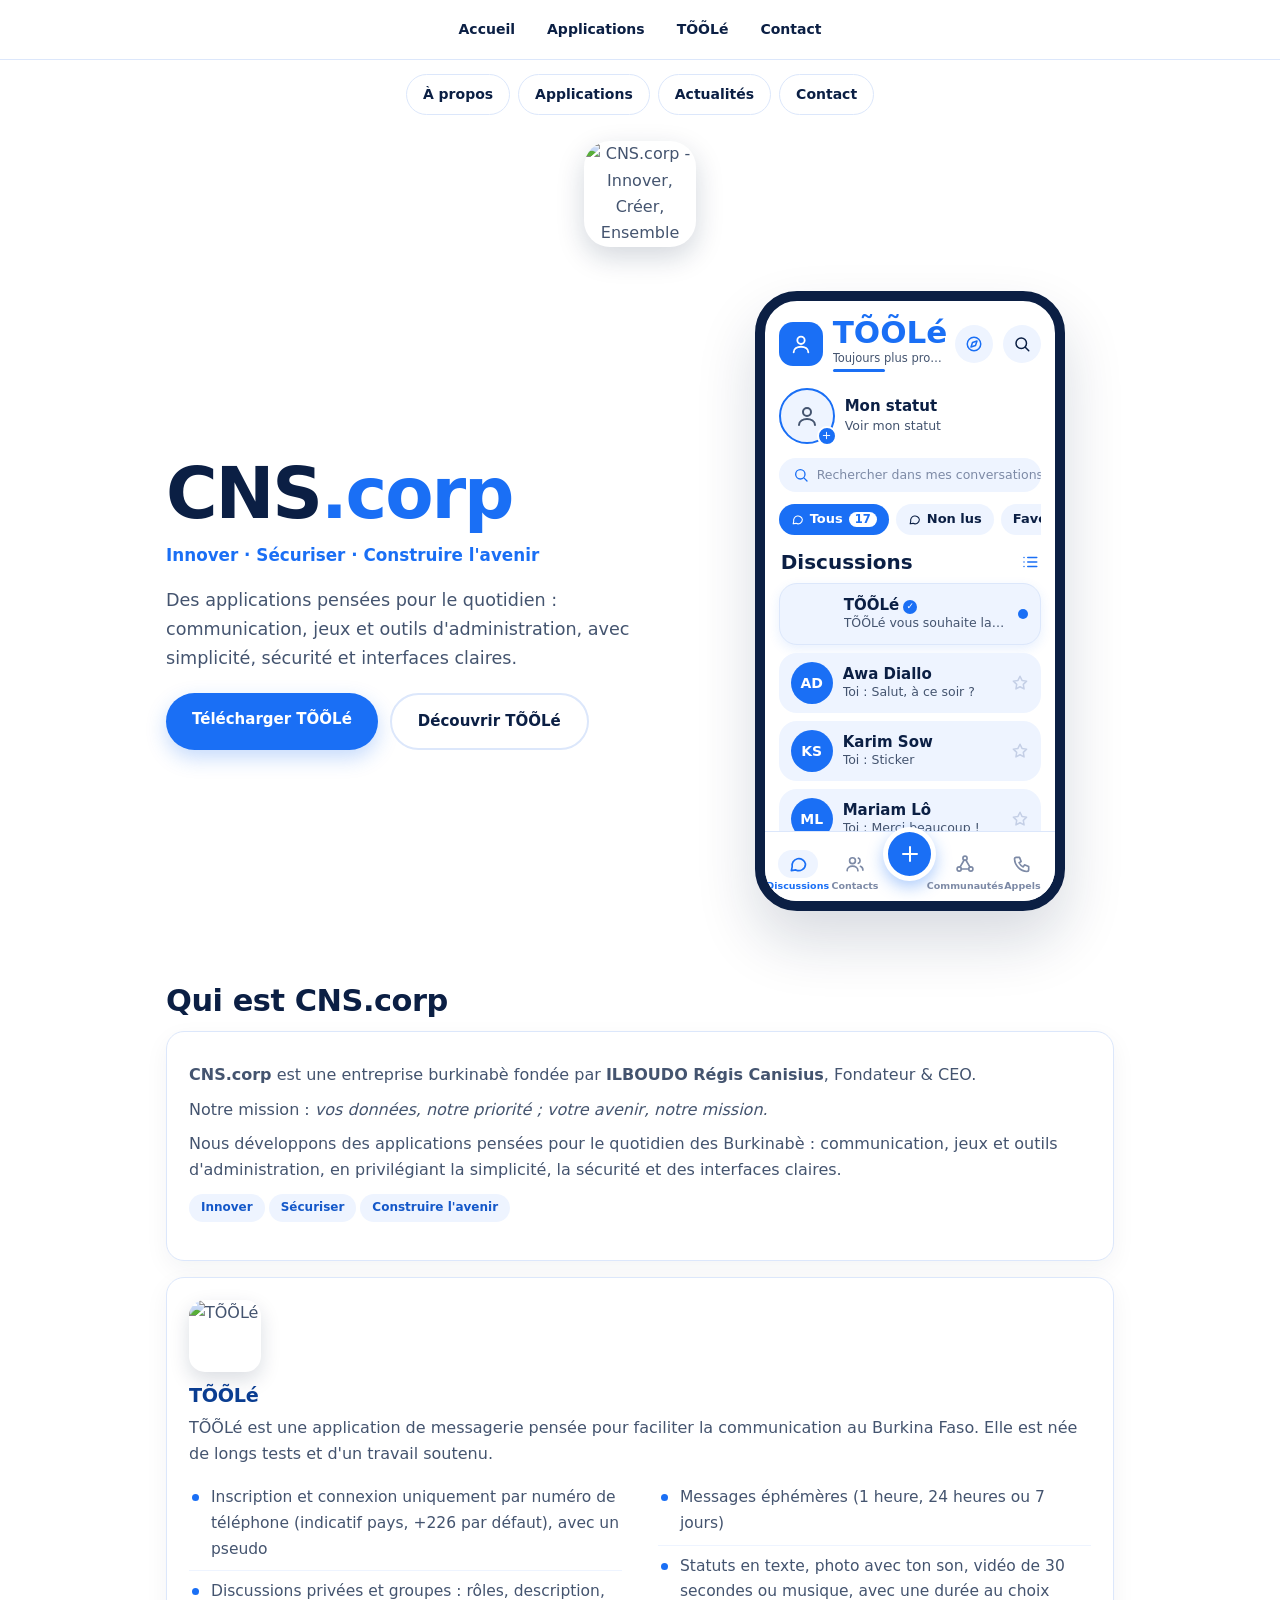
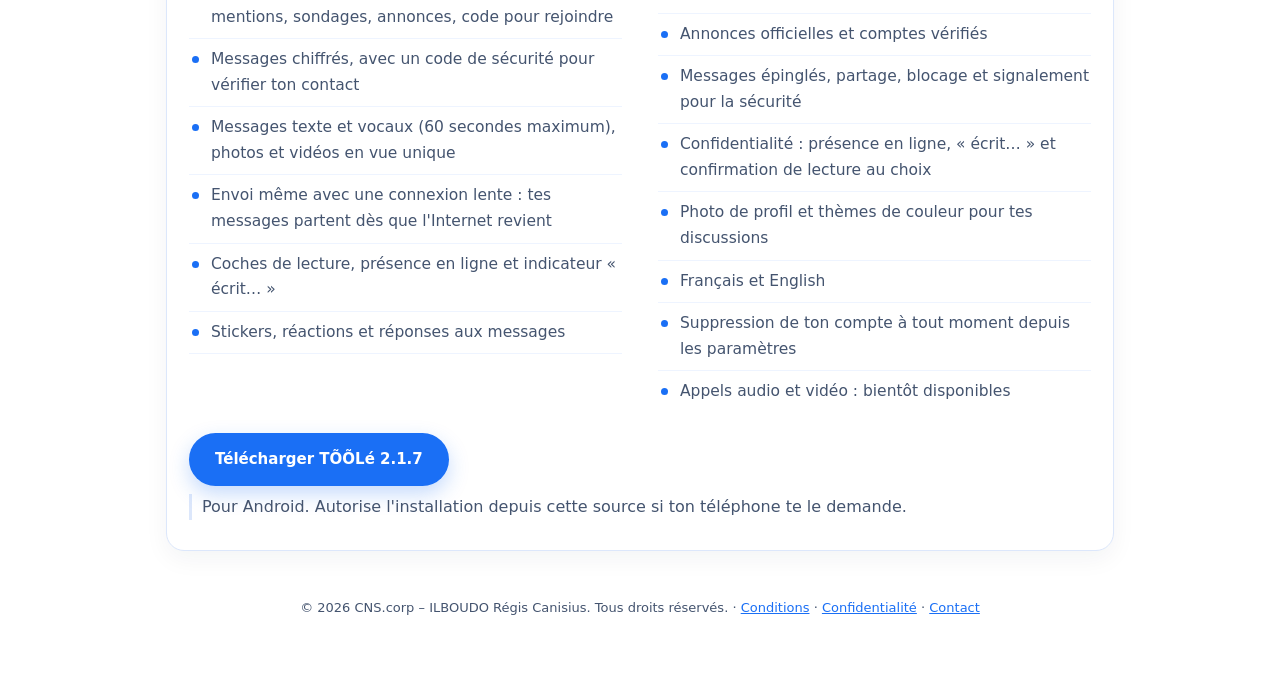
==== index.html @ f9061bf9 "Refonte design clair" ====
<!doctype html><html lang="fr"><head><meta charset="utf-8"><meta name="viewport" content="width=device-width,initial-scale=1"><title>CNS.corp</title>
<style>
body{margin:0;font-family:system-ui,sans-serif;background:#f5fbff;color:#0a2a66;line-height:1.55}
.wrap{max-width:720px;margin:0 auto;padding:24px 18px 40px}
h1{font-size:32px;margin:6px 0 2px;color:#0a3d91}h1 span{color:#00c2e0}
.slogan{color:#5b7089;font-size:15px;margin-bottom:20px}
h2{font-size:22px;color:#0a3d91;margin:30px 0 10px;border-bottom:2px solid #d6ebf4;padding-bottom:6px}
.card{background:#fff;border:1px solid #d6ebf4;border-radius:18px;padding:18px;margin-bottom:14px;box-shadow:0 4px 14px rgba(0,120,160,.07)}
.card h3{margin:0 0 8px;font-size:18px;color:#0a3d91}
.card p{margin:8px 0;font-size:15px}
ul{padding-left:20px;margin:8px 0;font-size:15px}li{margin:4px 0}
.tag{display:inline-block;font-size:12px;padding:4px 10px;border-radius:12px;background:#e6f7fb;color:#0a7fa0;margin:2px 4px 2px 0}
.btn{display:inline-block;margin-top:10px;padding:12px 18px;border-radius:14px;background:linear-gradient(135deg,#00c2e0,#2f6fe0);color:#fff;font-weight:600;font-size:15px;opacity:.6}
.note{font-size:13px;color:#5b7089;margin-top:6px}
.foot{margin-top:34px;font-size:12px;color:#5b7089;text-align:center}
</style><style>.cns-logo{display:block;width:min(260px,70vw);margin:24px auto 8px;border-radius:14px}.cns-head{background:#000;padding:18px 0 6px;text-align:center}</style><style>body{margin:0;font-family:system-ui,sans-serif;color:#0a2a66;background:#fff;line-height:1.6}.cns-nav{position:sticky;top:0;z-index:9;background:#000;display:flex;justify-content:center;gap:18px;flex-wrap:wrap;padding:12px 10px}.cns-nav a{color:#7fd8ea;text-decoration:none;font-size:14px;font-weight:600}.cns-nav a:hover{color:#fff}main,section{max-width:920px;margin:0 auto;padding:18px}h1,h2{line-height:1.25}img{max-width:100%;height:auto}.cns-foot{background:#000;color:#9fb3c4;text-align:center;padding:28px 14px;font-size:13px}.cns-foot a{color:#7fd8ea;text-decoration:none;margin:0 10px}</style><link rel="stylesheet" href="cns-site.css?v=217"></head><body>
<svg width="0" height="0" style="position:absolute" aria-hidden="true" focusable="false"><symbol id="i-user" viewBox="0 0 24 24"><circle cx="12" cy="8" r="4"/><path d="M4 21c0-4 4-6 8-6s8 2 8 6"/></symbol><symbol id="i-compass" viewBox="0 0 24 24"><circle cx="12" cy="12" r="9"/><path d="M16 8l-2 6-6 2 2-6z"/></symbol><symbol id="i-search" viewBox="0 0 24 24"><circle cx="11" cy="11" r="7"/><path d="M21 21l-4.3-4.3"/></symbol><symbol id="i-chat" viewBox="0 0 24 24"><path d="M21 12a8 8 0 0 1-11.6 7.1L4 20l1-4.6A8 8 0 1 1 21 12z"/></symbol><symbol id="i-list" viewBox="0 0 24 24"><path d="M9 6h12M9 12h12M9 18h12M4 6h.01M4 12h.01M4 18h.01"/></symbol><symbol id="i-star" viewBox="0 0 24 24"><path d="M12 3l2.7 5.6 6.1.9-4.4 4.3 1 6.1L12 17l-5.4 2.9 1-6.1-4.4-4.3 6.1-.9z"/></symbol><symbol id="i-users" viewBox="0 0 24 24"><circle cx="9" cy="8" r="3.5"/><path d="M2.5 20c0-3.5 3-5.5 6.5-5.5s6.5 2 6.5 5.5M16 4.8a3.5 3.5 0 0 1 0 6.4M18.5 14.8c1.8.7 3 2.2 3 4.7"/></symbol><symbol id="i-net" viewBox="0 0 24 24"><circle cx="12" cy="5" r="2.5"/><circle cx="5" cy="18" r="2.5"/><circle cx="19" cy="18" r="2.5"/><path d="M11 7.2L6 15.8M13 7.2l5 8.6M7.5 18h9"/></symbol><symbol id="i-phone" viewBox="0 0 24 24"><path d="M5 4h4l2 5-2.5 1.5a11 11 0 0 0 5 5L15 13l5 2v4a2 2 0 0 1-2 2A16 16 0 0 1 3 6a2 2 0 0 1 2-2z"/></symbol><symbol id="i-plus" viewBox="0 0 24 24"><path d="M12 5v14M5 12h14"/></symbol></svg>
<nav class="cns-nav"><a href="#accueil">Accueil</a><a href="#apps">Applications</a><a href="#tooole">TÕÕLé</a><a href="#contact-site">Contact</a></nav><div class="cns-more"><a href="a-propos.html">À propos</a><a href="applications.html">Applications</a><a href="actualites.html">Actualités</a><a href="contact.html">Contact</a></div>

<header class="cns-head"><img class="cns-logo" src="img/logo.png" alt="CNS.corp - Innover, Créer, Ensemble"></header>
<div class="wrap" id="accueil">
<div class="cns-hero2"><div>
<h1>CNS<span>.corp</span></h1>
<div class="slogan">Innover · Sécuriser · Construire l'avenir</div>
<p class="lead">Des applications pensées pour le quotidien : communication, jeux et outils d'administration, avec simplicité, sécurité et interfaces claires.</p>
<div class="acts"><a class="btn" href="#tooole">Télécharger TÕÕLé</a><a class="btn ghost" href="#tooole">Découvrir TÕÕLé</a></div>
</div>
<div class="phone" aria-hidden="true">
<div class="ph-h"><div class="ph-av"><svg class="ic"><use href="#i-user"/></svg></div><div class="ph-tt"><b>TÕÕLé</b><small>Toujours plus proche de vous</small><em></em></div><div class="rb c"><svg class="ic"><use href="#i-compass"/></svg></div><div class="rb"><svg class="ic"><use href="#i-search"/></svg></div></div>
<div class="st"><div class="ring"><svg class="ic"><use href="#i-user"/></svg><u><svg class="ic"><use href="#i-plus"/></svg></u></div><div><b>Mon statut</b><small>Voir mon statut</small></div></div>
<div class="sb"><svg class="ic"><use href="#i-search"/></svg>Rechercher dans mes conversations</div>
<div class="chips"><span class="on"><svg class="ic"><use href="#i-chat"/></svg>Tous <s>17</s></span><span><svg class="ic"><use href="#i-chat"/></svg>Non lus</span><span>Favoris</span></div>
<div class="dh"><b>Discussions</b><svg class="ic"><use href="#i-list"/></svg></div>
<div class="cr hi"><div class="cav lg"></div><div><b>TÕÕLé<span class="vf">✓</span></b><small>TÕÕLé vous souhaite la bienvenue</small></div><span class="dot"></span></div>
<div class="cr"><div class="cav">AD</div><div><b>Awa Diallo</b><small>Toi : Salut, à ce soir ?</small></div><svg class="ic"><use href="#i-star"/></svg></div>
<div class="cr"><div class="cav">KS</div><div><b>Karim Sow</b><small>Toi : Sticker</small></div><svg class="ic"><use href="#i-star"/></svg></div>
<div class="cr"><div class="cav">ML</div><div><b>Mariam Lô</b><small>Toi : Merci beaucoup !</small></div><svg class="ic"><use href="#i-star"/></svg></div>
<div class="tabs"><span class="on"><svg class="ic"><use href="#i-chat"/></svg>Discussions</span><span><svg class="ic"><use href="#i-users"/></svg>Contacts</span><span class="fab"><svg class="ic"><use href="#i-plus"/></svg></span><span><svg class="ic"><use href="#i-net"/></svg>Communautés</span><span><svg class="ic"><use href="#i-phone"/></svg>Appels</span></div>
</div>
</div>

<h2>Qui est CNS.corp</h2>
<div class="card">
<p><b>CNS.corp</b> est une entreprise burkinabè fondée par <b>ILBOUDO Régis Canisius</b>, Fondateur &amp; CEO.</p>
<p>Notre mission : <i>vos données, notre priorité ; votre avenir, notre mission.</i></p>
<p>Nous développons des applications pensées pour le quotidien des Burkinabè : communication, jeux et outils d'administration, en privilégiant la simplicité, la sécurité et des interfaces claires.</p>
<p><span class="tag">Innover</span><span class="tag">Sécuriser</span><span class="tag">Construire l'avenir</span></p>
</div>

<div id="apps"></div>
<div class="card" id="tooole">
<img class="ico" src="img/tooole.png?v=215" alt="TÕÕLé" width="72" height="72"><h3>TÕÕLé</h3>
<p>TÕÕLé est une application de messagerie pensée pour faciliter la communication au Burkina Faso. Elle est née de longs tests et d'un travail soutenu.</p>
<ul>
<li>Inscription et connexion uniquement par numéro de téléphone (indicatif pays, +226 par défaut), avec un pseudo</li>
<li>Discussions privées et groupes : rôles, description, mentions, sondages, annonces, code pour rejoindre</li>
<li>Messages chiffrés, avec un code de sécurité pour vérifier ton contact</li>
<li>Messages texte et vocaux (60 secondes maximum), photos et vidéos en vue unique</li>
<li>Envoi même avec une connexion lente : tes messages partent dès que l'Internet revient</li>
<li>Coches de lecture, présence en ligne et indicateur « écrit… »</li>
<li>Stickers, réactions et réponses aux messages</li>
<li>Messages éphémères (1 heure, 24 heures ou 7 jours)</li>
<li>Statuts en texte, photo avec ton son, vidéo de 30 secondes ou musique, avec une durée au choix</li>
<li>Annonces officielles et comptes vérifiés</li>
<li>Messages épinglés, partage, blocage et signalement pour la sécurité</li>
<li>Confidentialité : présence en ligne, « écrit… » et confirmation de lecture au choix</li>
<li>Photo de profil et thèmes de couleur pour tes discussions</li>
<li>Français et English</li>
<li>Suppression de ton compte à tout moment depuis les paramètres</li>
<li>Appels audio et vidéo : bientôt disponibles</li>
</ul>
<a class="btn" href="https://jbjeqxubpqqypysfsubd.supabase.co/storage/v1/object/public/apk/TOOLE-2.1.7.apk" download>Télécharger TÕÕLé 2.1.7</a><p class="note">Pour Android. Autorise l'installation depuis cette source si ton téléphone te le demande.</p>
</div>

<div class="foot" id="contact-site">© 2026 CNS.corp – ILBOUDO Régis Canisius. Tous droits réservés. · <a href="conditions.html">Conditions</a> · <a href="politique.html">Confidentialité</a> · <a href="contact.html">Contact</a></div>

<!--TOOLE_MAJ_AUTO--><script>
(function(){
var U="https://jbjeqxubpqqypysfsubd.supabase.co",K="sb_publishable_bYKnve2bIrsZu1XG_g-syw_8CnA8qPR";
fetch(U+"/rest/v1/rpc/latest_app_update",{method:"POST",cache:"no-store",headers:K.indexOf("sb_")===0?{apikey:K,"Content-Type":"application/json"}:{apikey:K,Authorization:"Bearer "+K,"Content-Type":"application/json"},body:"{}"})
.then(function(r){return r.json()}).then(function(d){
 if(Array.isArray(d))d=d[0];
 if(!d||!d.version_code||!/^https:\/\/jbjeqxubpqqypysfsubd\.supabase\.co\/storage\/v1\/object\/public\/apk\//.test(d.url))return;
 document.querySelectorAll("a,button").forEach(function(a){
  if(/Télécharger\s+TÕÕLé/.test(a.textContent)){
   a.textContent="Télécharger TÕÕLé "+d.version_name;
   if(a.tagName==="A")a.href=d.url;else a.onclick=function(){location.href=d.url};
  }});
}).catch(function(){});
})();
</script>
---- cns-site.css ----
:root{--ink:#0B1F44;--text:#44546F;--blue:#1A6FF5;--blue-d:#1458C9;--tint:#EEF4FF;--line:#DCE7FB}
*{box-sizing:border-box}
html{scroll-behavior:smooth;scroll-padding-top:64px}
body{margin:0;background:#fff;color:var(--text);font-family:"Avenir Next","Segoe UI",system-ui,-apple-system,Roboto,Helvetica,Arial,sans-serif;line-height:1.65;-webkit-font-smoothing:antialiased}
img{max-width:100%;height:auto}
a{color:var(--blue)}
a:focus-visible,.btn:focus-visible{outline:3px solid var(--blue);outline-offset:3px}
#cnsbar{position:fixed;top:0;left:0;height:3px;width:0;z-index:99;background:var(--blue)}
/* Navigation */
.cns-nav{position:sticky;top:0;z-index:50;display:flex;gap:4px;flex-wrap:nowrap;overflow-x:auto;white-space:nowrap;scrollbar-width:none;padding:10px;background:rgba(255,255,255,.95);backdrop-filter:blur(8px);-webkit-backdrop-filter:blur(8px);border-bottom:1px solid var(--line)}
.cns-nav::-webkit-scrollbar{display:none}
.cns-nav a{flex:0 0 auto;color:var(--ink);text-decoration:none;padding:8px 14px;border-radius:999px;font-weight:600;font-size:14px}
.cns-nav a:first-child{margin-left:auto}.cns-nav a:last-child{margin-right:auto}
.cns-nav a:hover{background:var(--tint);color:var(--ink)}
.cns-nav a.on{background:var(--tint);color:var(--blue)}
.cns-more{display:flex;gap:8px;flex-wrap:wrap;justify-content:center;padding:14px 12px 0}
.cns-more a{color:var(--ink);text-decoration:none;font-weight:600;font-size:14px;padding:8px 16px;border-radius:999px;border:1px solid var(--line);background:#fff}
.cns-more a:hover{border-color:var(--blue);color:var(--blue)}
.cns-head{background:#fff;padding:26px 0 0;text-align:center}
.cns-logo{display:block;width:112px;margin:0 auto;border-radius:26px;box-shadow:0 10px 28px rgba(11,31,68,.18)}
/* Titres */
h1,h2,h3{color:var(--ink);line-height:1.2;letter-spacing:-.015em}
h1{font-weight:800;letter-spacing:-.03em}
h1 span{color:var(--blue)}
h2{font-size:clamp(1.4rem,3.4vw,1.9rem);font-weight:800;margin:36px 0 12px;padding:0;border:0}
.card h2{margin:0 0 10px;font-size:1.35rem}
h3{font-weight:700}
.wrap{max-width:980px;margin:0 auto;padding:20px 16px 50px}
.hero{text-align:center;padding:48px 10px 18px}
.hero h1{font-size:clamp(2rem,6vw,3.2rem);margin:0 0 10px}
.hero p{max-width:620px;margin:0 auto}
.hero .ico{width:96px;height:96px;margin:0 auto 14px}
.grid{display:grid;grid-template-columns:repeat(auto-fit,minmax(250px,1fr));gap:16px;margin:16px 0}
/* Cartes */
.card{background:#fff;border:1px solid var(--line);border-radius:18px;padding:22px;margin-bottom:16px;box-shadow:0 8px 24px rgba(11,31,68,.05)}
.card h3{margin:0 0 8px;font-size:1.2rem}
.card p{margin:8px 0;font-size:16px}
.card ul{list-style:none;padding:0;margin:10px 0}
.card li{position:relative;margin:0;padding:8px 0 8px 22px;border-bottom:1px solid var(--tint);font-size:15.5px}
.card li:last-child{border-bottom:0}
.card li::before{content:"";position:absolute;left:3px;top:17px;width:7px;height:7px;border-radius:50%;background:var(--blue)}
.tag{display:inline-block;padding:4px 12px;border-radius:999px;background:var(--tint);color:var(--blue-d);font-size:12px;font-weight:700;margin:2px 4px 8px 0}
.ico{width:72px;height:72px;border-radius:22%;display:block;margin:0 0 12px;object-fit:cover;box-shadow:0 8px 20px rgba(11,31,68,.15)}
.note{color:var(--text);font-size:13.5px;border-left:3px solid var(--line);padding-left:10px;margin-top:10px}
.btn{display:inline-block;padding:14px 26px;border-radius:999px;background:var(--blue);color:#fff!important;-webkit-text-fill-color:#fff;font-weight:700;font-size:15px;text-decoration:none;box-shadow:0 8px 20px rgba(26,111,245,.25);border:0;cursor:pointer;opacity:1!important;margin-top:10px}
.btn:hover{background:var(--blue-d)}
.btn.ghost{background:#fff;color:var(--ink)!important;-webkit-text-fill-color:var(--ink);border:2px solid var(--line);box-shadow:none}
.btn.ghost:hover{border-color:var(--blue);background:#fff}
input,textarea{width:100%;padding:12px;border-radius:12px;border:1px solid var(--line);background:#fff;color:var(--ink);margin:6px 0 12px;font:inherit}
input:focus,textarea:focus{outline:2px solid var(--blue);border-color:var(--blue)}
.cf,.foot{text-align:center;color:var(--text);padding:30px 10px;font-size:13px;margin:0}
a[style*="67e8f9"]{color:var(--blue)!important;text-decoration:underline}
.legal a{color:var(--blue)!important}
.legal h2,.legal h3{margin:24px 0 8px}
.legal p,.legal li{line-height:1.8}
.legal .maj{color:var(--text);font-size:13px}
.rv{opacity:0;transform:translateY(10px);transition:opacity .5s,transform .5s}
.rv.in{opacity:1;transform:none}
@media (prefers-reduced-motion:reduce){html{scroll-behavior:auto}.rv{opacity:1;transform:none;transition:none}}
/* Accueil : en-tête + aperçu de l'appli */
.ic{width:1em;height:1em;fill:none;stroke:currentColor;stroke-width:2;stroke-linecap:round;stroke-linejoin:round;flex:none}
.cns-hero2{display:grid;grid-template-columns:1.1fr .9fr;gap:40px;align-items:center;padding:24px 0 36px}
.cns-hero2 h1{font-size:clamp(2.8rem,8vw,4.4rem);margin:0}
.slogan{color:var(--blue);font-weight:700;font-size:1.05rem;margin:6px 0 16px}
.lead{margin:0 0 20px;max-width:30em;font-size:1.1rem}
.acts{display:flex;flex-wrap:wrap;gap:12px}
.acts .btn{margin-top:0}
.phone{position:relative;width:min(310px,100%);height:620px;margin-inline:auto;background:#fff;border:10px solid var(--ink);border-radius:42px;overflow:hidden;box-shadow:0 30px 60px rgba(11,31,68,.16);padding:16px 14px 0;color:var(--text);font-size:14px;line-height:1.3;text-align:left}
.phone b,.phone small,.phone em,.phone u,.phone s{font-style:normal;text-decoration:none}
.ph-h{display:flex;align-items:center;gap:10px}
.ph-av{width:44px;height:44px;border-radius:14px;background:var(--blue);color:#fff;display:flex;align-items:center;justify-content:center;font-size:22px;flex:none}
.ph-tt{flex:1;min-width:0}
.ph-tt b{display:block;font-size:31px;line-height:1;font-weight:800;color:var(--blue)}
.ph-tt small{display:block;font-size:11.5px;margin-top:3px;white-space:nowrap;overflow:hidden;text-overflow:ellipsis}
.ph-tt em{display:block;width:52px;height:3px;border-radius:3px;background:var(--blue);margin-top:3px}
.rb{width:38px;height:38px;border-radius:50%;background:var(--tint);color:var(--ink);display:flex;align-items:center;justify-content:center;font-size:18px;flex:none}
.rb.c{color:var(--blue)}
.st{display:flex;align-items:center;gap:10px;margin-top:16px}
.ring{position:relative;width:56px;height:56px;border-radius:50%;border:2.5px solid var(--blue);background:var(--tint);display:flex;align-items:center;justify-content:center;font-size:24px}
.ring u{position:absolute;right:-4px;bottom:-4px;width:20px;height:20px;border-radius:50%;background:var(--blue);color:#fff;border:2px solid #fff;display:flex;align-items:center;justify-content:center;font-size:11px}
.st b,.cr b{display:block;font-size:15px;color:var(--ink)}
.st small{font-size:12.5px}
.sb{margin-top:14px;background:var(--tint);border-radius:999px;padding:9px 14px;display:flex;align-items:center;gap:8px;font-size:12.5px;color:#7D8AA6;white-space:nowrap;overflow:hidden}
.sb .ic{color:var(--blue);font-size:16px}
.chips{display:flex;gap:7px;margin-top:12px;overflow:hidden}
.chips span{display:flex;align-items:center;gap:6px;padding:7px 12px;border-radius:999px;background:var(--tint);font-weight:700;font-size:13px;color:var(--ink);white-space:nowrap}
.chips span.on{background:var(--blue);color:#fff}
.chips s{background:#fff;color:var(--blue);border-radius:999px;padding:0 6px;font-size:11.5px}
.dh{display:flex;justify-content:space-between;align-items:center;margin:14px 2px 8px;color:var(--blue);font-size:18px}
.dh b{font-size:20px;color:var(--ink)}
.cr{display:flex;align-items:center;gap:10px;background:var(--tint);border-radius:18px;padding:9px 12px;margin-bottom:8px}
.cr.hi{border:1px solid var(--line);box-shadow:0 4px 12px rgba(26,111,245,.10)}
.cav{width:42px;height:42px;border-radius:50%;background:var(--blue);color:#fff;display:flex;align-items:center;justify-content:center;font-weight:800;font-size:14px;flex:none}
.cav.lg{background:url(img/tooole.png) center/cover}
.cr>div:not(.cav){flex:1;min-width:0}
.cr small{display:block;font-size:12.5px;white-space:nowrap;overflow:hidden;text-overflow:ellipsis}
.vf{display:inline-flex;width:14px;height:14px;border-radius:50%;background:var(--blue);color:#fff;font-size:9px;align-items:center;justify-content:center;margin-left:4px;vertical-align:1px}
.cr>.ic{color:#C4CFE6;font-size:18px}
.dot{width:10px;height:10px;border-radius:50%;background:var(--blue);flex:none}
.tabs{position:absolute;left:0;right:0;bottom:0;height:70px;background:#fff;border-top:1px solid var(--line);display:flex;align-items:flex-end;justify-content:space-around;padding:0 4px 8px}
.tabs span{display:flex;flex-direction:column;align-items:center;gap:2px;font-size:9.5px;font-weight:600;color:#7D8AA6;width:58px}
.tabs span .ic{font-size:20px;padding:4px 10px;box-sizing:content-box;border-radius:999px}
.tabs span.on{color:var(--blue)}.tabs span.on .ic{background:var(--tint)}
.tabs .fab{width:54px;height:54px;border-radius:50%;background:var(--blue);color:#fff;border:5px solid #fff;box-shadow:0 6px 16px rgba(26,111,245,.35);justify-content:center;margin-bottom:12px}
.tabs .fab .ic{font-size:24px;padding:0}
@media (min-width:760px){#tooole ul{columns:2;column-gap:36px}#tooole li{break-inside:avoid}}
@media (max-width:820px){.cns-hero2{grid-template-columns:1fr;gap:28px;text-align:center}.lead{margin-inline:auto}.acts{justify-content:center}}
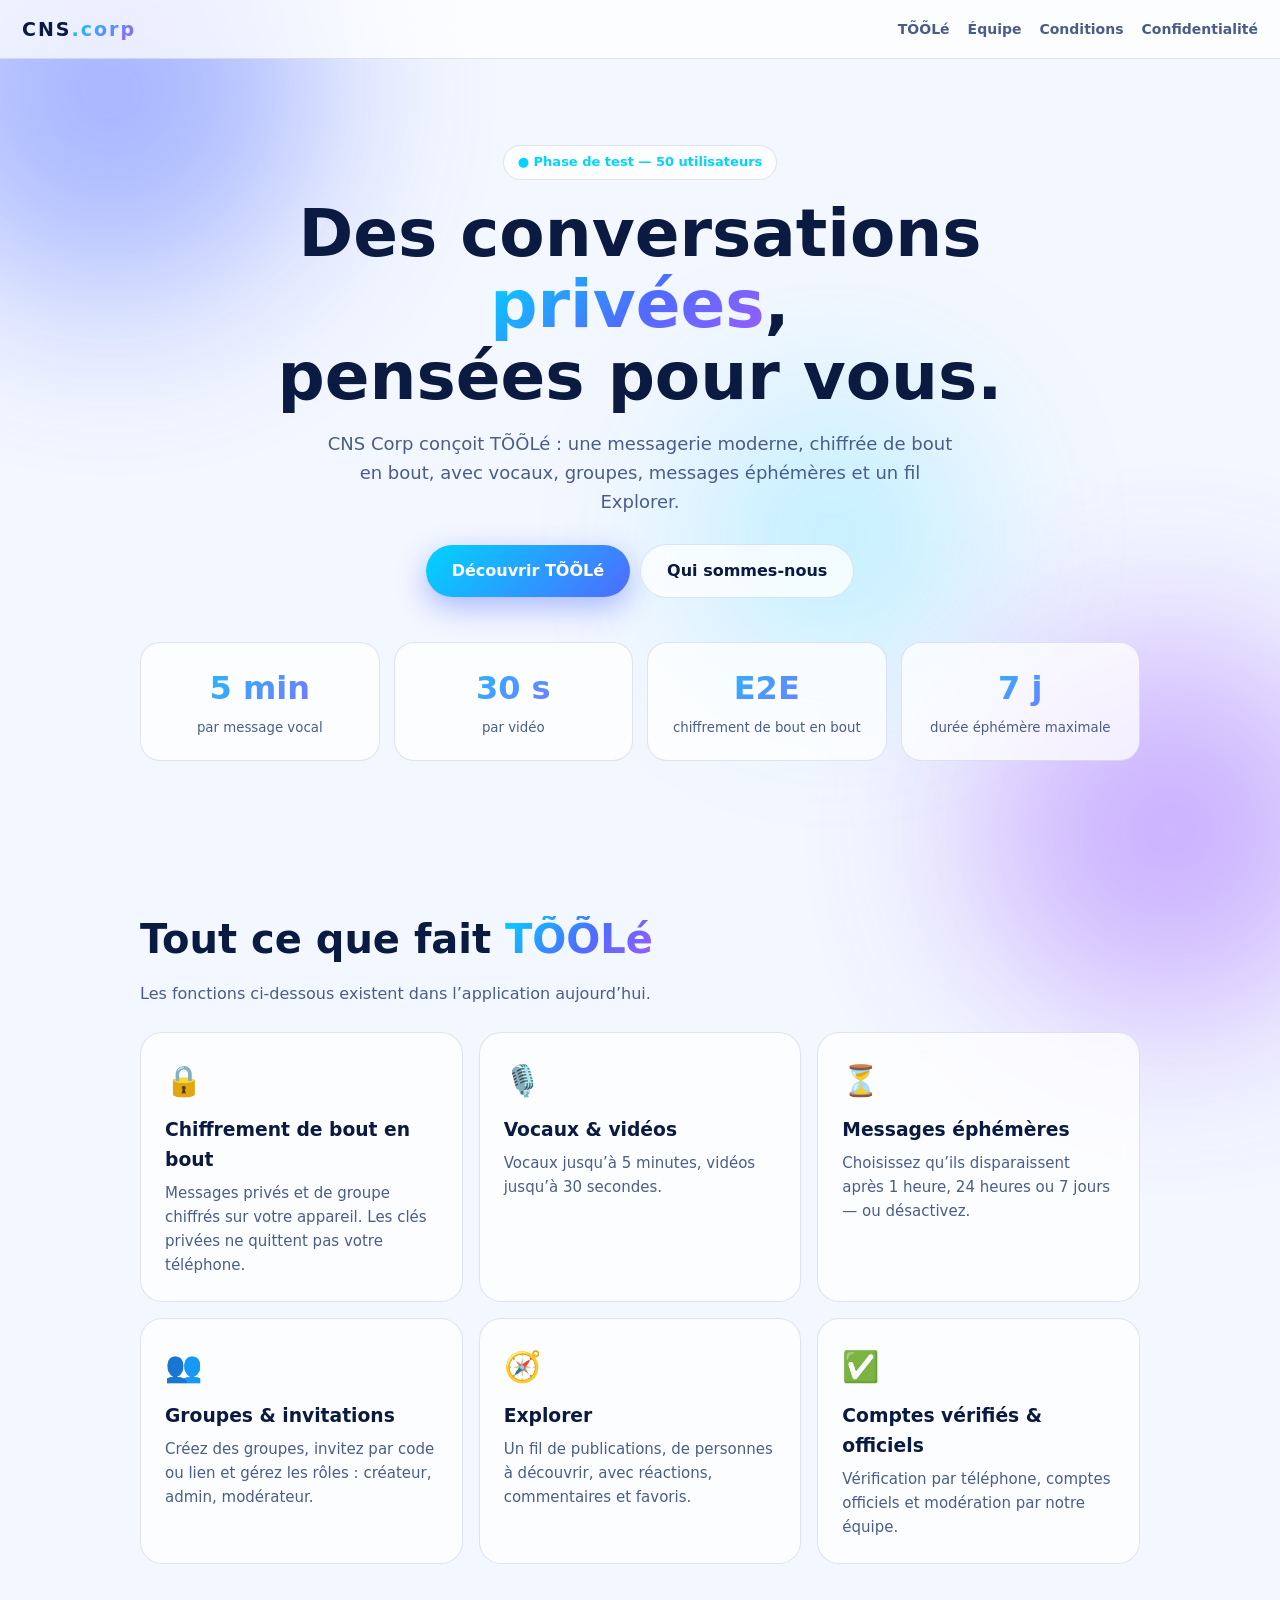
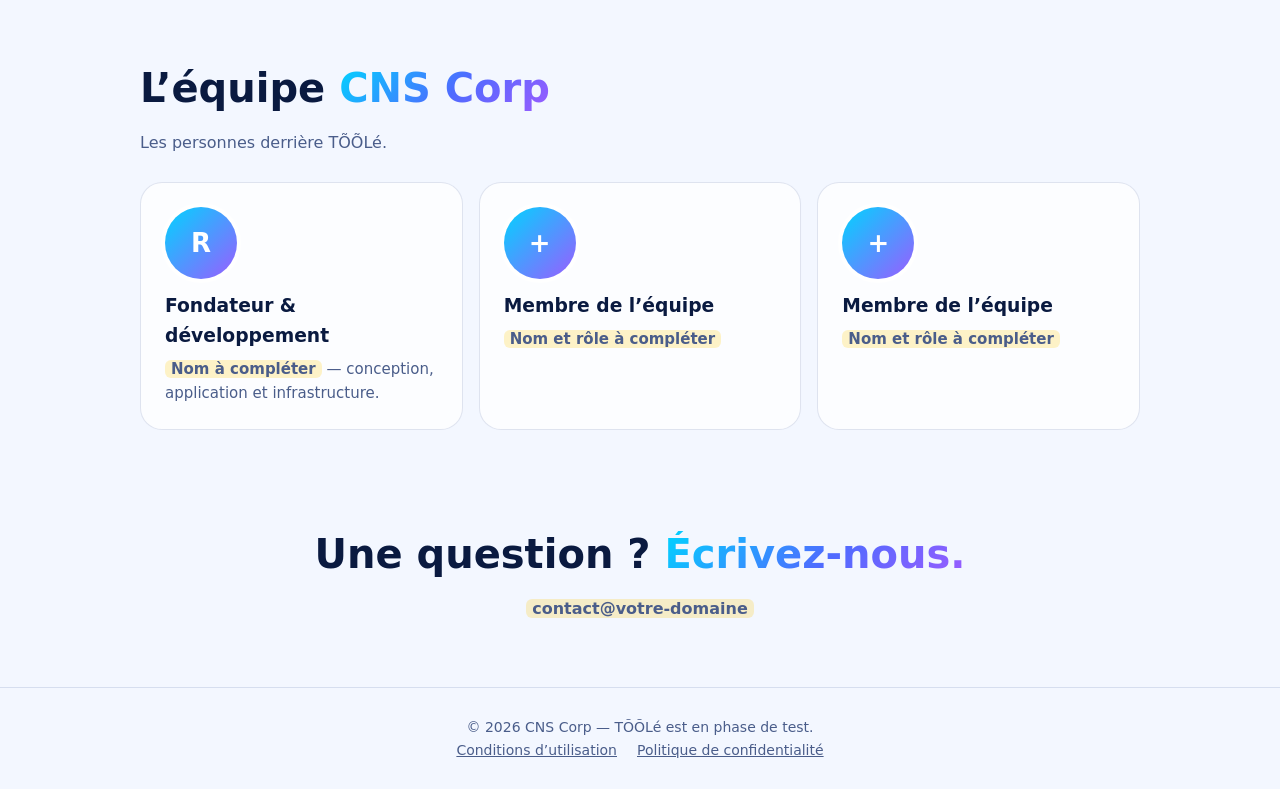
==== commit 5151163c: "Nouveau site CNS Corp : accueil, conditions et confidentialité corrigées" ====
--- a/index.html
+++ b/index.html
@@ -1,92 +1,30 @@
-<!doctype html><html lang="fr"><head><meta charset="utf-8"><meta name="viewport" content="width=device-width,initial-scale=1"><title>CNS.corp</title>
-<style>
-body{margin:0;font-family:system-ui,sans-serif;background:#f5fbff;color:#0a2a66;line-height:1.55}
-.wrap{max-width:720px;margin:0 auto;padding:24px 18px 40px}
-h1{font-size:32px;margin:6px 0 2px;color:#0a3d91}h1 span{color:#00c2e0}
-.slogan{color:#5b7089;font-size:15px;margin-bottom:20px}
-h2{font-size:22px;color:#0a3d91;margin:30px 0 10px;border-bottom:2px solid #d6ebf4;padding-bottom:6px}
-.card{background:#fff;border:1px solid #d6ebf4;border-radius:18px;padding:18px;margin-bottom:14px;box-shadow:0 4px 14px rgba(0,120,160,.07)}
-.card h3{margin:0 0 8px;font-size:18px;color:#0a3d91}
-.card p{margin:8px 0;font-size:15px}
-ul{padding-left:20px;margin:8px 0;font-size:15px}li{margin:4px 0}
-.tag{display:inline-block;font-size:12px;padding:4px 10px;border-radius:12px;background:#e6f7fb;color:#0a7fa0;margin:2px 4px 2px 0}
-.btn{display:inline-block;margin-top:10px;padding:12px 18px;border-radius:14px;background:linear-gradient(135deg,#00c2e0,#2f6fe0);color:#fff;font-weight:600;font-size:15px;opacity:.6}
-.note{font-size:13px;color:#5b7089;margin-top:6px}
-.foot{margin-top:34px;font-size:12px;color:#5b7089;text-align:center}
-</style><style>.cns-logo{display:block;width:min(260px,70vw);margin:24px auto 8px;border-radius:14px}.cns-head{background:#000;padding:18px 0 6px;text-align:center}</style><style>body{margin:0;font-family:system-ui,sans-serif;color:#0a2a66;background:#fff;line-height:1.6}.cns-nav{position:sticky;top:0;z-index:9;background:#000;display:flex;justify-content:center;gap:18px;flex-wrap:wrap;padding:12px 10px}.cns-nav a{color:#7fd8ea;text-decoration:none;font-size:14px;font-weight:600}.cns-nav a:hover{color:#fff}main,section{max-width:920px;margin:0 auto;padding:18px}h1,h2{line-height:1.25}img{max-width:100%;height:auto}.cns-foot{background:#000;color:#9fb3c4;text-align:center;padding:28px 14px;font-size:13px}.cns-foot a{color:#7fd8ea;text-decoration:none;margin:0 10px}</style><link rel="stylesheet" href="cns-site.css?v=217"></head><body>
-<svg width="0" height="0" style="position:absolute" aria-hidden="true" focusable="false"><symbol id="i-user" viewBox="0 0 24 24"><circle cx="12" cy="8" r="4"/><path d="M4 21c0-4 4-6 8-6s8 2 8 6"/></symbol><symbol id="i-compass" viewBox="0 0 24 24"><circle cx="12" cy="12" r="9"/><path d="M16 8l-2 6-6 2 2-6z"/></symbol><symbol id="i-search" viewBox="0 0 24 24"><circle cx="11" cy="11" r="7"/><path d="M21 21l-4.3-4.3"/></symbol><symbol id="i-chat" viewBox="0 0 24 24"><path d="M21 12a8 8 0 0 1-11.6 7.1L4 20l1-4.6A8 8 0 1 1 21 12z"/></symbol><symbol id="i-list" viewBox="0 0 24 24"><path d="M9 6h12M9 12h12M9 18h12M4 6h.01M4 12h.01M4 18h.01"/></symbol><symbol id="i-star" viewBox="0 0 24 24"><path d="M12 3l2.7 5.6 6.1.9-4.4 4.3 1 6.1L12 17l-5.4 2.9 1-6.1-4.4-4.3 6.1-.9z"/></symbol><symbol id="i-users" viewBox="0 0 24 24"><circle cx="9" cy="8" r="3.5"/><path d="M2.5 20c0-3.5 3-5.5 6.5-5.5s6.5 2 6.5 5.5M16 4.8a3.5 3.5 0 0 1 0 6.4M18.5 14.8c1.8.7 3 2.2 3 4.7"/></symbol><symbol id="i-net" viewBox="0 0 24 24"><circle cx="12" cy="5" r="2.5"/><circle cx="5" cy="18" r="2.5"/><circle cx="19" cy="18" r="2.5"/><path d="M11 7.2L6 15.8M13 7.2l5 8.6M7.5 18h9"/></symbol><symbol id="i-phone" viewBox="0 0 24 24"><path d="M5 4h4l2 5-2.5 1.5a11 11 0 0 0 5 5L15 13l5 2v4a2 2 0 0 1-2 2A16 16 0 0 1 3 6a2 2 0 0 1 2-2z"/></symbol><symbol id="i-plus" viewBox="0 0 24 24"><path d="M12 5v14M5 12h14"/></symbol></svg>
-<nav class="cns-nav"><a href="#accueil">Accueil</a><a href="#apps">Applications</a><a href="#tooole">TÕÕLé</a><a href="#contact-site">Contact</a></nav><div class="cns-more"><a href="a-propos.html">À propos</a><a href="applications.html">Applications</a><a href="actualites.html">Actualités</a><a href="contact.html">Contact</a></div>
-
-<header class="cns-head"><img class="cns-logo" src="img/logo.png" alt="CNS.corp - Innover, Créer, Ensemble"></header>
-<div class="wrap" id="accueil">
-<div class="cns-hero2"><div>
-<h1>CNS<span>.corp</span></h1>
-<div class="slogan">Innover · Sécuriser · Construire l'avenir</div>
-<p class="lead">Des applications pensées pour le quotidien : communication, jeux et outils d'administration, avec simplicité, sécurité et interfaces claires.</p>
-<div class="acts"><a class="btn" href="#tooole">Télécharger TÕÕLé</a><a class="btn ghost" href="#tooole">Découvrir TÕÕLé</a></div>
-</div>
-<div class="phone" aria-hidden="true">
-<div class="ph-h"><div class="ph-av"><svg class="ic"><use href="#i-user"/></svg></div><div class="ph-tt"><b>TÕÕLé</b><small>Toujours plus proche de vous</small><em></em></div><div class="rb c"><svg class="ic"><use href="#i-compass"/></svg></div><div class="rb"><svg class="ic"><use href="#i-search"/></svg></div></div>
-<div class="st"><div class="ring"><svg class="ic"><use href="#i-user"/></svg><u><svg class="ic"><use href="#i-plus"/></svg></u></div><div><b>Mon statut</b><small>Voir mon statut</small></div></div>
-<div class="sb"><svg class="ic"><use href="#i-search"/></svg>Rechercher dans mes conversations</div>
-<div class="chips"><span class="on"><svg class="ic"><use href="#i-chat"/></svg>Tous <s>17</s></span><span><svg class="ic"><use href="#i-chat"/></svg>Non lus</span><span>Favoris</span></div>
-<div class="dh"><b>Discussions</b><svg class="ic"><use href="#i-list"/></svg></div>
-<div class="cr hi"><div class="cav lg"></div><div><b>TÕÕLé<span class="vf">✓</span></b><small>TÕÕLé vous souhaite la bienvenue</small></div><span class="dot"></span></div>
-<div class="cr"><div class="cav">AD</div><div><b>Awa Diallo</b><small>Toi : Salut, à ce soir ?</small></div><svg class="ic"><use href="#i-star"/></svg></div>
-<div class="cr"><div class="cav">KS</div><div><b>Karim Sow</b><small>Toi : Sticker</small></div><svg class="ic"><use href="#i-star"/></svg></div>
-<div class="cr"><div class="cav">ML</div><div><b>Mariam Lô</b><small>Toi : Merci beaucoup !</small></div><svg class="ic"><use href="#i-star"/></svg></div>
-<div class="tabs"><span class="on"><svg class="ic"><use href="#i-chat"/></svg>Discussions</span><span><svg class="ic"><use href="#i-users"/></svg>Contacts</span><span class="fab"><svg class="ic"><use href="#i-plus"/></svg></span><span><svg class="ic"><use href="#i-net"/></svg>Communautés</span><span><svg class="ic"><use href="#i-phone"/></svg>Appels</span></div>
-</div>
-</div>
-
-<h2>Qui est CNS.corp</h2>
-<div class="card">
-<p><b>CNS.corp</b> est une entreprise burkinabè fondée par <b>ILBOUDO Régis Canisius</b>, Fondateur &amp; CEO.</p>
-<p>Notre mission : <i>vos données, notre priorité ; votre avenir, notre mission.</i></p>
-<p>Nous développons des applications pensées pour le quotidien des Burkinabè : communication, jeux et outils d'administration, en privilégiant la simplicité, la sécurité et des interfaces claires.</p>
-<p><span class="tag">Innover</span><span class="tag">Sécuriser</span><span class="tag">Construire l'avenir</span></p>
-</div>
-
-<div id="apps"></div>
-<div class="card" id="tooole">
-<img class="ico" src="img/tooole.png?v=215" alt="TÕÕLé" width="72" height="72"><h3>TÕÕLé</h3>
-<p>TÕÕLé est une application de messagerie pensée pour faciliter la communication au Burkina Faso. Elle est née de longs tests et d'un travail soutenu.</p>
-<ul>
-<li>Inscription et connexion uniquement par numéro de téléphone (indicatif pays, +226 par défaut), avec un pseudo</li>
-<li>Discussions privées et groupes : rôles, description, mentions, sondages, annonces, code pour rejoindre</li>
-<li>Messages chiffrés, avec un code de sécurité pour vérifier ton contact</li>
-<li>Messages texte et vocaux (60 secondes maximum), photos et vidéos en vue unique</li>
-<li>Envoi même avec une connexion lente : tes messages partent dès que l'Internet revient</li>
-<li>Coches de lecture, présence en ligne et indicateur « écrit… »</li>
-<li>Stickers, réactions et réponses aux messages</li>
-<li>Messages éphémères (1 heure, 24 heures ou 7 jours)</li>
-<li>Statuts en texte, photo avec ton son, vidéo de 30 secondes ou musique, avec une durée au choix</li>
-<li>Annonces officielles et comptes vérifiés</li>
-<li>Messages épinglés, partage, blocage et signalement pour la sécurité</li>
-<li>Confidentialité : présence en ligne, « écrit… » et confirmation de lecture au choix</li>
-<li>Photo de profil et thèmes de couleur pour tes discussions</li>
-<li>Français et English</li>
-<li>Suppression de ton compte à tout moment depuis les paramètres</li>
-<li>Appels audio et vidéo : bientôt disponibles</li>
-</ul>
-<a class="btn" href="https://jbjeqxubpqqypysfsubd.supabase.co/storage/v1/object/public/apk/TOOLE-2.1.7.apk" download>Télécharger TÕÕLé 2.1.7</a><p class="note">Pour Android. Autorise l'installation depuis cette source si ton téléphone te le demande.</p>
-</div>
-
-<div class="foot" id="contact-site">© 2026 CNS.corp – ILBOUDO Régis Canisius. Tous droits réservés. · <a href="conditions.html">Conditions</a> · <a href="politique.html">Confidentialité</a> · <a href="contact.html">Contact</a></div>
-
-<!--TOOLE_MAJ_AUTO--><script>
-(function(){
-var U="https://jbjeqxubpqqypysfsubd.supabase.co",K="sb_publishable_bYKnve2bIrsZu1XG_g-syw_8CnA8qPR";
-fetch(U+"/rest/v1/rpc/latest_app_update",{method:"POST",cache:"no-store",headers:K.indexOf("sb_")===0?{apikey:K,"Content-Type":"application/json"}:{apikey:K,Authorization:"Bearer "+K,"Content-Type":"application/json"},body:"{}"})
-.then(function(r){return r.json()}).then(function(d){
- if(Array.isArray(d))d=d[0];
- if(!d||!d.version_code||!/^https:\/\/jbjeqxubpqqypysfsubd\.supabase\.co\/storage\/v1\/object\/public\/apk\//.test(d.url))return;
- document.querySelectorAll("a,button").forEach(function(a){
-  if(/Télécharger\s+TÕÕLé/.test(a.textContent)){
-   a.textContent="Télécharger TÕÕLé "+d.version_name;
-   if(a.tagName==="A")a.href=d.url;else a.onclick=function(){location.href=d.url};
-  }});
-}).catch(function(){});
-})();
-</script>
-
+<!doctype html><html lang="fr"><head><meta charset="utf-8"><meta name="viewport" content="width=device-width,initial-scale=1">
+<title>CNS Corp — TÕÕLé, la messagerie qui protège vos conversations</title>
+<meta name="description" content="CNS Corp conçoit TÕÕLé : messagerie chiffrée de bout en bout, vocaux, groupes, messages éphémères et Explorer.">
+<link rel="icon" href="data:image/svg+xml,%3Csvg xmlns='http://www.w3.org/2000/svg' viewBox='0 0 100 100'%3E%3Ctext y='.9em' font-size='90'%3E💬%3C/text%3E%3C/svg%3E">
+<link rel="stylesheet" href="cns.css"></head><body>
+<i class="orb o1"></i><i class="orb o2"></i><i class="orb o3"></i>
+<nav><div class="lg">CNS<b>.corp</b></div><div><a href="#app">TÕÕLé</a><a href="#equipe">Équipe</a><a href="legal.html?doc=terms">Conditions</a><a href="legal.html?doc=privacy">Confidentialité</a></div></nav>
+<div class="w"><header class="hero rv"><span class="tag">● Phase de test — 50 utilisateurs</span>
+<h1>Des conversations <span>privées</span>,<br>pensées pour vous.</h1>
+<p class="sub">CNS Corp conçoit TÕÕLé : une messagerie moderne, chiffrée de bout en bout, avec vocaux, groupes, messages éphémères et un fil Explorer.</p>
+<a class="btn" href="#app">Découvrir TÕÕLé</a><a class="btn g" href="#equipe">Qui sommes-nous</a>
+<div class="st"><div><b>5 min</b><small>par message vocal</small></div><div><b>30 s</b><small>par vidéo</small></div><div><b>E2E</b><small>chiffrement de bout en bout</small></div><div><b>7 j</b><small>durée éphémère maximale</small></div></div></header>
+<section id="app" class="rv"><h2>Tout ce que fait <span>TÕÕLé</span></h2><p class="lead">Les fonctions ci-dessous existent dans l’application aujourd’hui.</p>
+<div class="gr">
+<div class="cd"><i>🔒</i><h3>Chiffrement de bout en bout</h3><p>Messages privés et de groupe chiffrés sur votre appareil. Les clés privées ne quittent pas votre téléphone.</p></div>
+<div class="cd"><i>🎙️</i><h3>Vocaux &amp; vidéos</h3><p>Vocaux jusqu’à 5 minutes, vidéos jusqu’à 30 secondes.</p></div>
+<div class="cd"><i>⏳</i><h3>Messages éphémères</h3><p>Choisissez qu’ils disparaissent après 1 heure, 24 heures ou 7 jours — ou désactivez.</p></div>
+<div class="cd"><i>👥</i><h3>Groupes &amp; invitations</h3><p>Créez des groupes, invitez par code ou lien et gérez les rôles : créateur, admin, modérateur.</p></div>
+<div class="cd"><i>🧭</i><h3>Explorer</h3><p>Un fil de publications, de personnes à découvrir, avec réactions, commentaires et favoris.</p></div>
+<div class="cd"><i>✅</i><h3>Comptes vérifiés &amp; officiels</h3><p>Vérification par téléphone, comptes officiels et modération par notre équipe.</p></div>
+</div></section>
+<section id="equipe" class="rv"><h2>L’équipe <span>CNS Corp</span></h2><p class="lead">Les personnes derrière TÕÕLé.</p>
+<div class="gr">
+<div class="cd"><div class="av">R</div><h3>Fondateur &amp; développement</h3><p><span class="todo">Nom à compléter</span> — conception, application et infrastructure.</p></div>
+<div class="cd"><div class="av">+</div><h3>Membre de l’équipe</h3><p><span class="todo">Nom et rôle à compléter</span></p></div>
+<div class="cd"><div class="av">+</div><h3>Membre de l’équipe</h3><p><span class="todo">Nom et rôle à compléter</span></p></div>
+</div></section>
+<section class="rv" style="text-align:center"><h2>Une question ? <span>Écrivez-nous.</span></h2><p class="lead" style="margin:0 auto 20px"><span class="todo">contact@votre-domaine</span></p></section></div>
+<footer><div class="w">© <span id="y"></span> CNS Corp — TÕÕLé est en phase de test.<br><a href="legal.html?doc=terms">Conditions d’utilisation</a><a href="legal.html?doc=privacy">Politique de confidentialité</a></div></footer>
+<script>document.getElementById("y").textContent=new Date().getFullYear();var io=new IntersectionObserver(function(e){e.forEach(function(x){if(x.isIntersecting)x.target.classList.add("on")})},{threshold:.12});document.querySelectorAll(".rv").forEach(function(e){io.observe(e)})</script></body></html>
--- a/cns.css
+++ b/cns.css
@@ -0,0 +1,32 @@
+:root{--bg:#050b1f;--c1:#00d4ff;--c2:#4f6bff;--c3:#9b5cff;--tx:#e8efff;--mu:#9fb0d6;--gl:rgba(255,255,255,.06);--bd:rgba(255,255,255,.12)}
+@media (prefers-color-scheme:light){:root{--bg:#f3f7ff;--tx:#0a1a40;--mu:#4a5d8a;--gl:rgba(255,255,255,.75);--bd:rgba(10,40,120,.12)}}
+*{box-sizing:border-box;margin:0}html{scroll-behavior:smooth}
+body{font:16px/1.6 system-ui,-apple-system,Segoe UI,sans-serif;background:var(--bg);color:var(--tx);overflow-x:hidden}
+.orb{position:fixed;z-index:-1;border-radius:50%;filter:blur(90px);opacity:.45;animation:fl 14s ease-in-out infinite}
+.o1{width:420px;height:420px;background:var(--c2);top:-120px;left:-100px}.o2{width:380px;height:380px;background:var(--c3);bottom:-120px;right:-80px;animation-delay:-6s}.o3{width:260px;height:260px;background:var(--c1);top:45%;left:55%;opacity:.25;animation-delay:-3s}
+@keyframes fl{50%{transform:translate(40px,-30px) scale(1.1)}}
+nav{position:sticky;top:0;z-index:9;display:flex;align-items:center;justify-content:space-between;padding:14px 22px;background:var(--gl);backdrop-filter:blur(16px);-webkit-backdrop-filter:blur(16px);border-bottom:1px solid var(--bd)}
+.lg{font-weight:900;letter-spacing:2px;font-size:19px}.lg b{background:linear-gradient(135deg,var(--c1),var(--c3));-webkit-background-clip:text;background-clip:text;color:transparent}
+nav a{color:var(--mu);text-decoration:none;margin-left:18px;font-size:14px;font-weight:600}nav a:hover{color:var(--tx)}
+.w{max-width:1040px;margin:auto;padding:0 20px}
+.hero{padding:86px 0 56px;text-align:center}
+.tag{display:inline-block;padding:6px 14px;border:1px solid var(--bd);border-radius:20px;background:var(--gl);font-size:13px;color:var(--c1);font-weight:700}
+h1{font-size:clamp(34px,7vw,66px);line-height:1.08;margin:18px 0;font-weight:900}
+h1 span,h2 span{background:linear-gradient(135deg,var(--c1),var(--c2) 55%,var(--c3));-webkit-background-clip:text;background-clip:text;color:transparent}
+.sub{max-width:640px;margin:0 auto 28px;color:var(--mu);font-size:18px}
+.btn{display:inline-block;padding:13px 26px;border-radius:30px;background:linear-gradient(135deg,var(--c1),var(--c2));color:#fff;font-weight:800;text-decoration:none;box-shadow:0 10px 30px rgba(79,107,255,.45);transition:transform .2s}.btn:hover{transform:translateY(-3px)}
+.btn.g{background:var(--gl);color:var(--tx);box-shadow:none;border:1px solid var(--bd);margin-left:10px}
+.st{display:grid;grid-template-columns:repeat(auto-fit,minmax(150px,1fr));gap:14px;margin:44px 0}
+.st div{padding:20px;border:1px solid var(--bd);border-radius:20px;background:var(--gl);text-align:center}.st b{display:block;font-size:32px;background:linear-gradient(135deg,var(--c1),var(--c3));-webkit-background-clip:text;background-clip:text;color:transparent}.st small{color:var(--mu)}
+section{padding:46px 0}h2{font-size:clamp(26px,4.5vw,40px);margin-bottom:10px;font-weight:900}.lead{color:var(--mu);margin-bottom:26px;max-width:640px}
+.gr{display:grid;grid-template-columns:repeat(auto-fit,minmax(250px,1fr));gap:16px}
+.cd{padding:24px;border:1px solid var(--bd);border-radius:22px;background:var(--gl);backdrop-filter:blur(10px);transition:transform .25s,border-color .25s}.cd:hover{transform:translateY(-6px);border-color:var(--c1)}
+.cd i{font-style:normal;font-size:30px;display:block;margin-bottom:10px}.cd h3{margin-bottom:6px}.cd p{color:var(--mu);font-size:15px}
+.av{width:72px;height:72px;border-radius:50%;display:grid;place-items:center;font:900 26px system-ui;color:#fff;background:linear-gradient(135deg,var(--c1),var(--c3));margin-bottom:12px;box-shadow:0 0 0 4px var(--gl)}
+.rv{opacity:0;transform:translateY(26px);transition:.7s cubic-bezier(.2,.8,.2,1)}.rv.on{opacity:1;transform:none}
+.todo{background:rgba(255,200,0,.22);border-radius:6px;padding:0 6px;font-weight:700}
+footer{border-top:1px solid var(--bd);padding:28px 0;color:var(--mu);font-size:14px;text-align:center}footer a{color:var(--mu);margin:0 10px}
+.lw{max-width:800px;margin:auto;padding:34px 20px 60px}.tb{display:flex;gap:8px;flex-wrap:wrap;margin:18px 0 26px}
+.tb button{padding:9px 18px;border-radius:22px;border:1px solid var(--bd);background:var(--gl);color:var(--tx);font-weight:700;cursor:pointer}.tb button.on{background:linear-gradient(135deg,var(--c1),var(--c2));color:#fff;border-color:transparent}
+.lw h3{margin:24px 0 6px;font-size:19px}.lw p,.lw li{color:var(--mu)}.lw ul{padding-left:20px}.up{font-size:13px;color:var(--mu)}
+@media (prefers-reduced-motion:reduce){*{animation:none!important;transition:none!important}.rv{opacity:1;transform:none}}
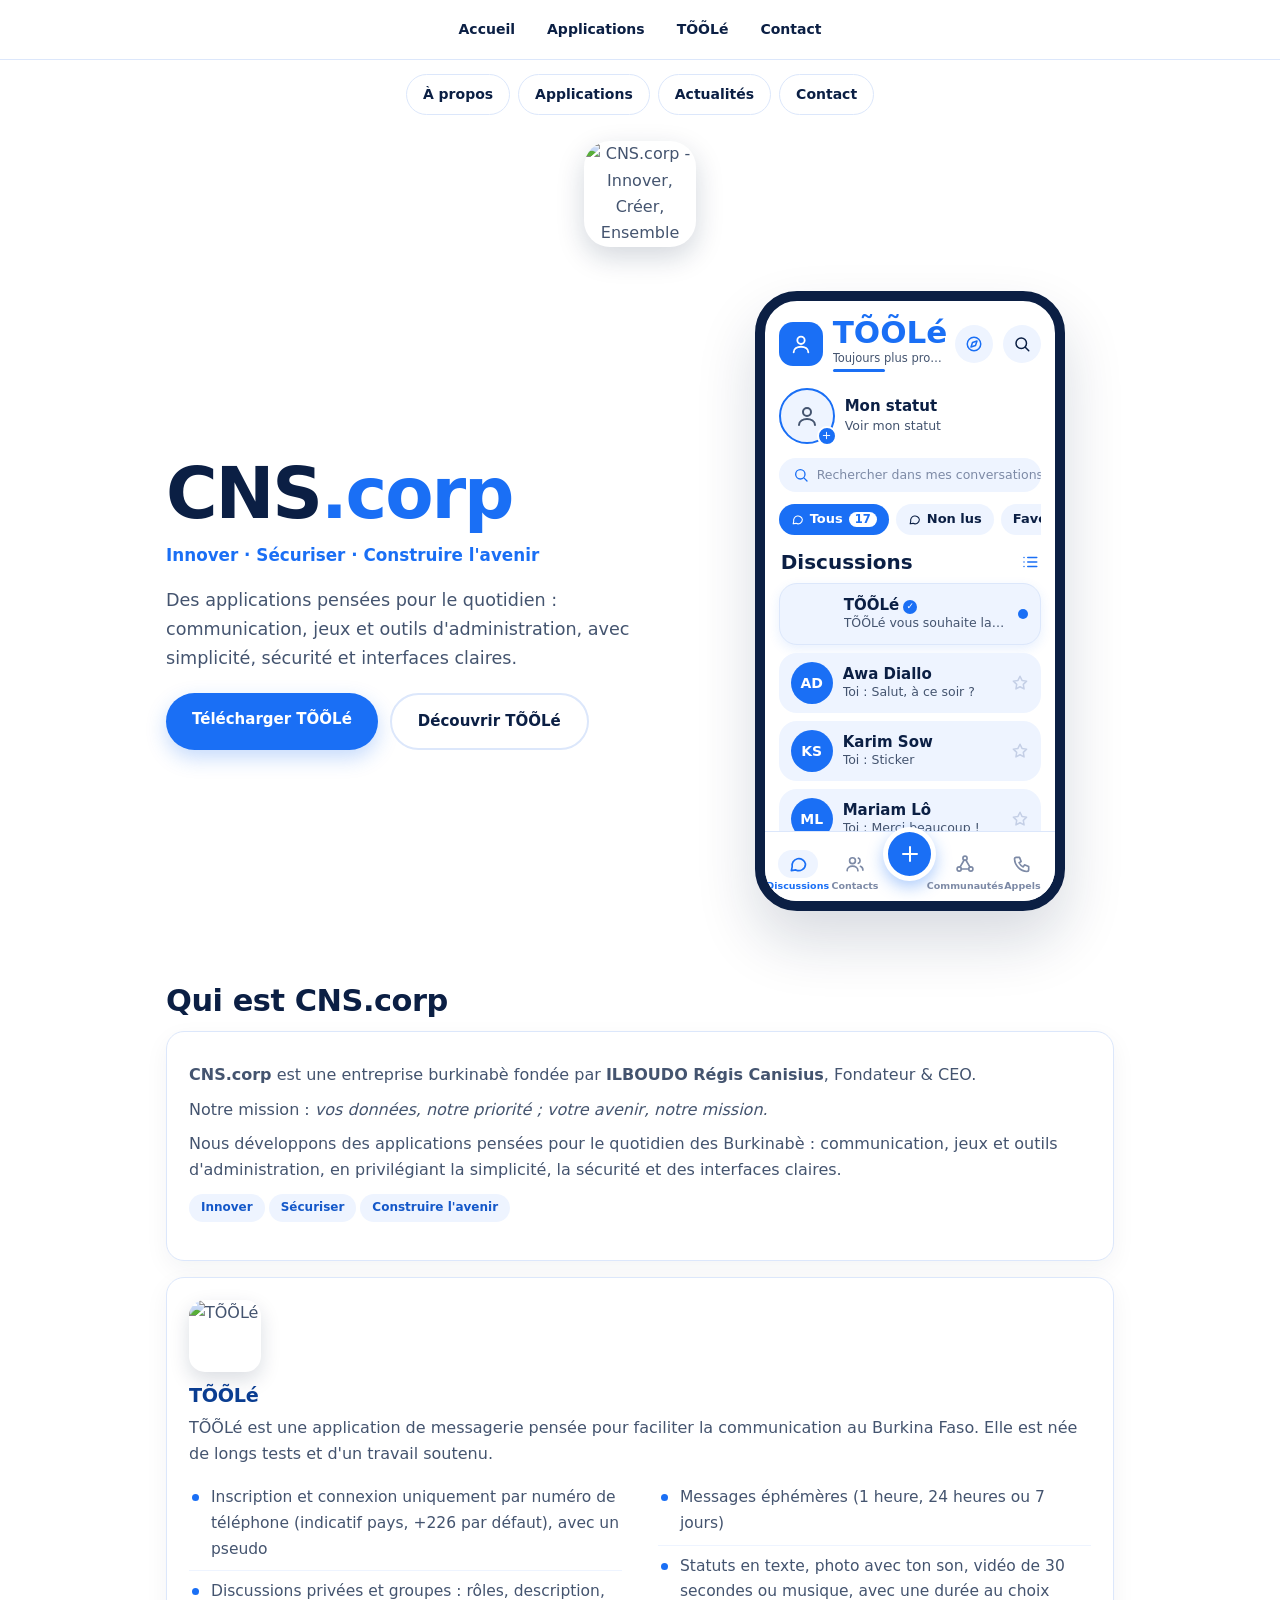
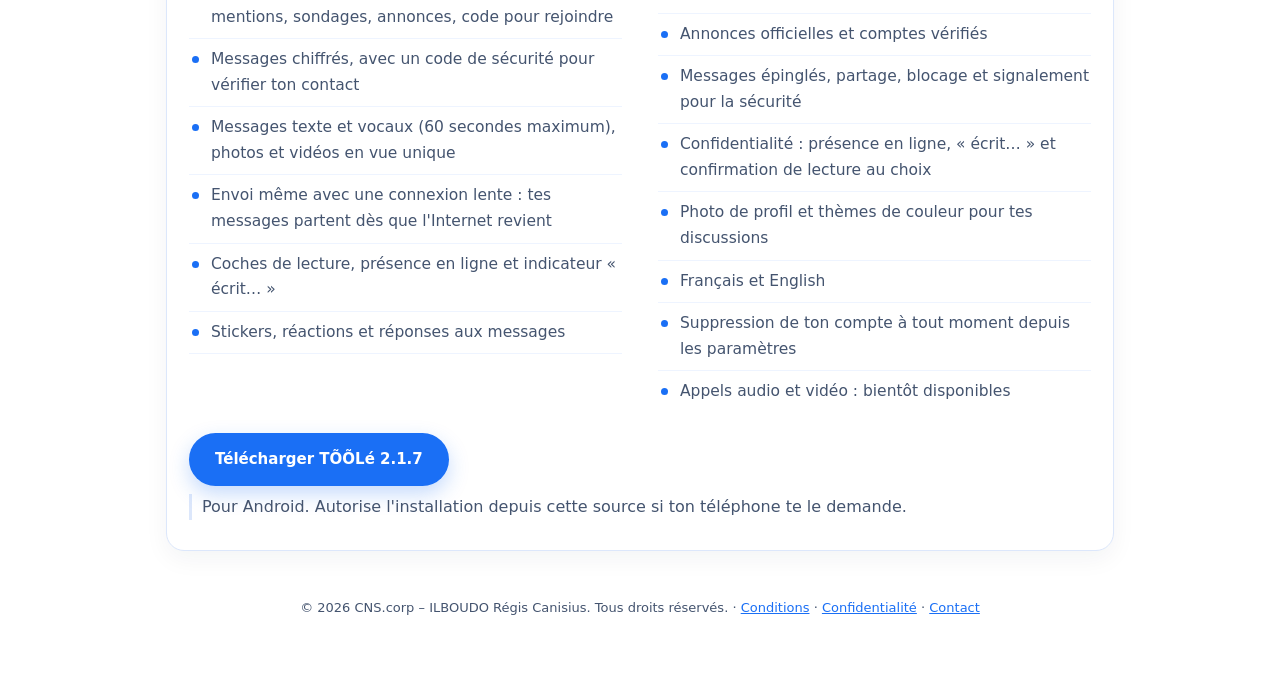
==== commit 3530c401: "Revert "Nouveau site CNS Corp : accueil, conditions et confidentialité corrigées" This reverts commi" ====
--- a/index.html
+++ b/index.html
@@ -1,30 +1,92 @@
-<!doctype html><html lang="fr"><head><meta charset="utf-8"><meta name="viewport" content="width=device-width,initial-scale=1">
-<title>CNS Corp — TÕÕLé, la messagerie qui protège vos conversations</title>
-<meta name="description" content="CNS Corp conçoit TÕÕLé : messagerie chiffrée de bout en bout, vocaux, groupes, messages éphémères et Explorer.">
-<link rel="icon" href="data:image/svg+xml,%3Csvg xmlns='http://www.w3.org/2000/svg' viewBox='0 0 100 100'%3E%3Ctext y='.9em' font-size='90'%3E💬%3C/text%3E%3C/svg%3E">
-<link rel="stylesheet" href="cns.css"></head><body>
-<i class="orb o1"></i><i class="orb o2"></i><i class="orb o3"></i>
-<nav><div class="lg">CNS<b>.corp</b></div><div><a href="#app">TÕÕLé</a><a href="#equipe">Équipe</a><a href="legal.html?doc=terms">Conditions</a><a href="legal.html?doc=privacy">Confidentialité</a></div></nav>
-<div class="w"><header class="hero rv"><span class="tag">● Phase de test — 50 utilisateurs</span>
-<h1>Des conversations <span>privées</span>,<br>pensées pour vous.</h1>
-<p class="sub">CNS Corp conçoit TÕÕLé : une messagerie moderne, chiffrée de bout en bout, avec vocaux, groupes, messages éphémères et un fil Explorer.</p>
-<a class="btn" href="#app">Découvrir TÕÕLé</a><a class="btn g" href="#equipe">Qui sommes-nous</a>
-<div class="st"><div><b>5 min</b><small>par message vocal</small></div><div><b>30 s</b><small>par vidéo</small></div><div><b>E2E</b><small>chiffrement de bout en bout</small></div><div><b>7 j</b><small>durée éphémère maximale</small></div></div></header>
-<section id="app" class="rv"><h2>Tout ce que fait <span>TÕÕLé</span></h2><p class="lead">Les fonctions ci-dessous existent dans l’application aujourd’hui.</p>
-<div class="gr">
-<div class="cd"><i>🔒</i><h3>Chiffrement de bout en bout</h3><p>Messages privés et de groupe chiffrés sur votre appareil. Les clés privées ne quittent pas votre téléphone.</p></div>
-<div class="cd"><i>🎙️</i><h3>Vocaux &amp; vidéos</h3><p>Vocaux jusqu’à 5 minutes, vidéos jusqu’à 30 secondes.</p></div>
-<div class="cd"><i>⏳</i><h3>Messages éphémères</h3><p>Choisissez qu’ils disparaissent après 1 heure, 24 heures ou 7 jours — ou désactivez.</p></div>
-<div class="cd"><i>👥</i><h3>Groupes &amp; invitations</h3><p>Créez des groupes, invitez par code ou lien et gérez les rôles : créateur, admin, modérateur.</p></div>
-<div class="cd"><i>🧭</i><h3>Explorer</h3><p>Un fil de publications, de personnes à découvrir, avec réactions, commentaires et favoris.</p></div>
-<div class="cd"><i>✅</i><h3>Comptes vérifiés &amp; officiels</h3><p>Vérification par téléphone, comptes officiels et modération par notre équipe.</p></div>
-</div></section>
-<section id="equipe" class="rv"><h2>L’équipe <span>CNS Corp</span></h2><p class="lead">Les personnes derrière TÕÕLé.</p>
-<div class="gr">
-<div class="cd"><div class="av">R</div><h3>Fondateur &amp; développement</h3><p><span class="todo">Nom à compléter</span> — conception, application et infrastructure.</p></div>
-<div class="cd"><div class="av">+</div><h3>Membre de l’équipe</h3><p><span class="todo">Nom et rôle à compléter</span></p></div>
-<div class="cd"><div class="av">+</div><h3>Membre de l’équipe</h3><p><span class="todo">Nom et rôle à compléter</span></p></div>
-</div></section>
-<section class="rv" style="text-align:center"><h2>Une question ? <span>Écrivez-nous.</span></h2><p class="lead" style="margin:0 auto 20px"><span class="todo">contact@votre-domaine</span></p></section></div>
-<footer><div class="w">© <span id="y"></span> CNS Corp — TÕÕLé est en phase de test.<br><a href="legal.html?doc=terms">Conditions d’utilisation</a><a href="legal.html?doc=privacy">Politique de confidentialité</a></div></footer>
-<script>document.getElementById("y").textContent=new Date().getFullYear();var io=new IntersectionObserver(function(e){e.forEach(function(x){if(x.isIntersecting)x.target.classList.add("on")})},{threshold:.12});document.querySelectorAll(".rv").forEach(function(e){io.observe(e)})</script></body></html>
+<!doctype html><html lang="fr"><head><meta charset="utf-8"><meta name="viewport" content="width=device-width,initial-scale=1"><title>CNS.corp</title>
+<style>
+body{margin:0;font-family:system-ui,sans-serif;background:#f5fbff;color:#0a2a66;line-height:1.55}
+.wrap{max-width:720px;margin:0 auto;padding:24px 18px 40px}
+h1{font-size:32px;margin:6px 0 2px;color:#0a3d91}h1 span{color:#00c2e0}
+.slogan{color:#5b7089;font-size:15px;margin-bottom:20px}
+h2{font-size:22px;color:#0a3d91;margin:30px 0 10px;border-bottom:2px solid #d6ebf4;padding-bottom:6px}
+.card{background:#fff;border:1px solid #d6ebf4;border-radius:18px;padding:18px;margin-bottom:14px;box-shadow:0 4px 14px rgba(0,120,160,.07)}
+.card h3{margin:0 0 8px;font-size:18px;color:#0a3d91}
+.card p{margin:8px 0;font-size:15px}
+ul{padding-left:20px;margin:8px 0;font-size:15px}li{margin:4px 0}
+.tag{display:inline-block;font-size:12px;padding:4px 10px;border-radius:12px;background:#e6f7fb;color:#0a7fa0;margin:2px 4px 2px 0}
+.btn{display:inline-block;margin-top:10px;padding:12px 18px;border-radius:14px;background:linear-gradient(135deg,#00c2e0,#2f6fe0);color:#fff;font-weight:600;font-size:15px;opacity:.6}
+.note{font-size:13px;color:#5b7089;margin-top:6px}
+.foot{margin-top:34px;font-size:12px;color:#5b7089;text-align:center}
+</style><style>.cns-logo{display:block;width:min(260px,70vw);margin:24px auto 8px;border-radius:14px}.cns-head{background:#000;padding:18px 0 6px;text-align:center}</style><style>body{margin:0;font-family:system-ui,sans-serif;color:#0a2a66;background:#fff;line-height:1.6}.cns-nav{position:sticky;top:0;z-index:9;background:#000;display:flex;justify-content:center;gap:18px;flex-wrap:wrap;padding:12px 10px}.cns-nav a{color:#7fd8ea;text-decoration:none;font-size:14px;font-weight:600}.cns-nav a:hover{color:#fff}main,section{max-width:920px;margin:0 auto;padding:18px}h1,h2{line-height:1.25}img{max-width:100%;height:auto}.cns-foot{background:#000;color:#9fb3c4;text-align:center;padding:28px 14px;font-size:13px}.cns-foot a{color:#7fd8ea;text-decoration:none;margin:0 10px}</style><link rel="stylesheet" href="cns-site.css?v=217"></head><body>
+<svg width="0" height="0" style="position:absolute" aria-hidden="true" focusable="false"><symbol id="i-user" viewBox="0 0 24 24"><circle cx="12" cy="8" r="4"/><path d="M4 21c0-4 4-6 8-6s8 2 8 6"/></symbol><symbol id="i-compass" viewBox="0 0 24 24"><circle cx="12" cy="12" r="9"/><path d="M16 8l-2 6-6 2 2-6z"/></symbol><symbol id="i-search" viewBox="0 0 24 24"><circle cx="11" cy="11" r="7"/><path d="M21 21l-4.3-4.3"/></symbol><symbol id="i-chat" viewBox="0 0 24 24"><path d="M21 12a8 8 0 0 1-11.6 7.1L4 20l1-4.6A8 8 0 1 1 21 12z"/></symbol><symbol id="i-list" viewBox="0 0 24 24"><path d="M9 6h12M9 12h12M9 18h12M4 6h.01M4 12h.01M4 18h.01"/></symbol><symbol id="i-star" viewBox="0 0 24 24"><path d="M12 3l2.7 5.6 6.1.9-4.4 4.3 1 6.1L12 17l-5.4 2.9 1-6.1-4.4-4.3 6.1-.9z"/></symbol><symbol id="i-users" viewBox="0 0 24 24"><circle cx="9" cy="8" r="3.5"/><path d="M2.5 20c0-3.5 3-5.5 6.5-5.5s6.5 2 6.5 5.5M16 4.8a3.5 3.5 0 0 1 0 6.4M18.5 14.8c1.8.7 3 2.2 3 4.7"/></symbol><symbol id="i-net" viewBox="0 0 24 24"><circle cx="12" cy="5" r="2.5"/><circle cx="5" cy="18" r="2.5"/><circle cx="19" cy="18" r="2.5"/><path d="M11 7.2L6 15.8M13 7.2l5 8.6M7.5 18h9"/></symbol><symbol id="i-phone" viewBox="0 0 24 24"><path d="M5 4h4l2 5-2.5 1.5a11 11 0 0 0 5 5L15 13l5 2v4a2 2 0 0 1-2 2A16 16 0 0 1 3 6a2 2 0 0 1 2-2z"/></symbol><symbol id="i-plus" viewBox="0 0 24 24"><path d="M12 5v14M5 12h14"/></symbol></svg>
+<nav class="cns-nav"><a href="#accueil">Accueil</a><a href="#apps">Applications</a><a href="#tooole">TÕÕLé</a><a href="#contact-site">Contact</a></nav><div class="cns-more"><a href="a-propos.html">À propos</a><a href="applications.html">Applications</a><a href="actualites.html">Actualités</a><a href="contact.html">Contact</a></div>
+
+<header class="cns-head"><img class="cns-logo" src="img/logo.png" alt="CNS.corp - Innover, Créer, Ensemble"></header>
+<div class="wrap" id="accueil">
+<div class="cns-hero2"><div>
+<h1>CNS<span>.corp</span></h1>
+<div class="slogan">Innover · Sécuriser · Construire l'avenir</div>
+<p class="lead">Des applications pensées pour le quotidien : communication, jeux et outils d'administration, avec simplicité, sécurité et interfaces claires.</p>
+<div class="acts"><a class="btn" href="#tooole">Télécharger TÕÕLé</a><a class="btn ghost" href="#tooole">Découvrir TÕÕLé</a></div>
+</div>
+<div class="phone" aria-hidden="true">
+<div class="ph-h"><div class="ph-av"><svg class="ic"><use href="#i-user"/></svg></div><div class="ph-tt"><b>TÕÕLé</b><small>Toujours plus proche de vous</small><em></em></div><div class="rb c"><svg class="ic"><use href="#i-compass"/></svg></div><div class="rb"><svg class="ic"><use href="#i-search"/></svg></div></div>
+<div class="st"><div class="ring"><svg class="ic"><use href="#i-user"/></svg><u><svg class="ic"><use href="#i-plus"/></svg></u></div><div><b>Mon statut</b><small>Voir mon statut</small></div></div>
+<div class="sb"><svg class="ic"><use href="#i-search"/></svg>Rechercher dans mes conversations</div>
+<div class="chips"><span class="on"><svg class="ic"><use href="#i-chat"/></svg>Tous <s>17</s></span><span><svg class="ic"><use href="#i-chat"/></svg>Non lus</span><span>Favoris</span></div>
+<div class="dh"><b>Discussions</b><svg class="ic"><use href="#i-list"/></svg></div>
+<div class="cr hi"><div class="cav lg"></div><div><b>TÕÕLé<span class="vf">✓</span></b><small>TÕÕLé vous souhaite la bienvenue</small></div><span class="dot"></span></div>
+<div class="cr"><div class="cav">AD</div><div><b>Awa Diallo</b><small>Toi : Salut, à ce soir ?</small></div><svg class="ic"><use href="#i-star"/></svg></div>
+<div class="cr"><div class="cav">KS</div><div><b>Karim Sow</b><small>Toi : Sticker</small></div><svg class="ic"><use href="#i-star"/></svg></div>
+<div class="cr"><div class="cav">ML</div><div><b>Mariam Lô</b><small>Toi : Merci beaucoup !</small></div><svg class="ic"><use href="#i-star"/></svg></div>
+<div class="tabs"><span class="on"><svg class="ic"><use href="#i-chat"/></svg>Discussions</span><span><svg class="ic"><use href="#i-users"/></svg>Contacts</span><span class="fab"><svg class="ic"><use href="#i-plus"/></svg></span><span><svg class="ic"><use href="#i-net"/></svg>Communautés</span><span><svg class="ic"><use href="#i-phone"/></svg>Appels</span></div>
+</div>
+</div>
+
+<h2>Qui est CNS.corp</h2>
+<div class="card">
+<p><b>CNS.corp</b> est une entreprise burkinabè fondée par <b>ILBOUDO Régis Canisius</b>, Fondateur &amp; CEO.</p>
+<p>Notre mission : <i>vos données, notre priorité ; votre avenir, notre mission.</i></p>
+<p>Nous développons des applications pensées pour le quotidien des Burkinabè : communication, jeux et outils d'administration, en privilégiant la simplicité, la sécurité et des interfaces claires.</p>
+<p><span class="tag">Innover</span><span class="tag">Sécuriser</span><span class="tag">Construire l'avenir</span></p>
+</div>
+
+<div id="apps"></div>
+<div class="card" id="tooole">
+<img class="ico" src="img/tooole.png?v=215" alt="TÕÕLé" width="72" height="72"><h3>TÕÕLé</h3>
+<p>TÕÕLé est une application de messagerie pensée pour faciliter la communication au Burkina Faso. Elle est née de longs tests et d'un travail soutenu.</p>
+<ul>
+<li>Inscription et connexion uniquement par numéro de téléphone (indicatif pays, +226 par défaut), avec un pseudo</li>
+<li>Discussions privées et groupes : rôles, description, mentions, sondages, annonces, code pour rejoindre</li>
+<li>Messages chiffrés, avec un code de sécurité pour vérifier ton contact</li>
+<li>Messages texte et vocaux (60 secondes maximum), photos et vidéos en vue unique</li>
+<li>Envoi même avec une connexion lente : tes messages partent dès que l'Internet revient</li>
+<li>Coches de lecture, présence en ligne et indicateur « écrit… »</li>
+<li>Stickers, réactions et réponses aux messages</li>
+<li>Messages éphémères (1 heure, 24 heures ou 7 jours)</li>
+<li>Statuts en texte, photo avec ton son, vidéo de 30 secondes ou musique, avec une durée au choix</li>
+<li>Annonces officielles et comptes vérifiés</li>
+<li>Messages épinglés, partage, blocage et signalement pour la sécurité</li>
+<li>Confidentialité : présence en ligne, « écrit… » et confirmation de lecture au choix</li>
+<li>Photo de profil et thèmes de couleur pour tes discussions</li>
+<li>Français et English</li>
+<li>Suppression de ton compte à tout moment depuis les paramètres</li>
+<li>Appels audio et vidéo : bientôt disponibles</li>
+</ul>
+<a class="btn" href="https://jbjeqxubpqqypysfsubd.supabase.co/storage/v1/object/public/apk/TOOLE-2.1.7.apk" download>Télécharger TÕÕLé 2.1.7</a><p class="note">Pour Android. Autorise l'installation depuis cette source si ton téléphone te le demande.</p>
+</div>
+
+<div class="foot" id="contact-site">© 2026 CNS.corp – ILBOUDO Régis Canisius. Tous droits réservés. · <a href="conditions.html">Conditions</a> · <a href="politique.html">Confidentialité</a> · <a href="contact.html">Contact</a></div>
+
+<!--TOOLE_MAJ_AUTO--><script>
+(function(){
+var U="https://jbjeqxubpqqypysfsubd.supabase.co",K="sb_publishable_bYKnve2bIrsZu1XG_g-syw_8CnA8qPR";
+fetch(U+"/rest/v1/rpc/latest_app_update",{method:"POST",cache:"no-store",headers:K.indexOf("sb_")===0?{apikey:K,"Content-Type":"application/json"}:{apikey:K,Authorization:"Bearer "+K,"Content-Type":"application/json"},body:"{}"})
+.then(function(r){return r.json()}).then(function(d){
+ if(Array.isArray(d))d=d[0];
+ if(!d||!d.version_code||!/^https:\/\/jbjeqxubpqqypysfsubd\.supabase\.co\/storage\/v1\/object\/public\/apk\//.test(d.url))return;
+ document.querySelectorAll("a,button").forEach(function(a){
+  if(/Télécharger\s+TÕÕLé/.test(a.textContent)){
+   a.textContent="Télécharger TÕÕLé "+d.version_name;
+   if(a.tagName==="A")a.href=d.url;else a.onclick=function(){location.href=d.url};
+  }});
+}).catch(function(){});
+})();
+</script>
+
--- a/cns-site.css
+++ b/cns-site.css
@@ -0,0 +1,107 @@
+:root{--ink:#0B1F44;--text:#44546F;--blue:#1A6FF5;--blue-d:#1458C9;--tint:#EEF4FF;--line:#DCE7FB}
+*{box-sizing:border-box}
+html{scroll-behavior:smooth;scroll-padding-top:64px}
+body{margin:0;background:#fff;color:var(--text);font-family:"Avenir Next","Segoe UI",system-ui,-apple-system,Roboto,Helvetica,Arial,sans-serif;line-height:1.65;-webkit-font-smoothing:antialiased}
+img{max-width:100%;height:auto}
+a{color:var(--blue)}
+a:focus-visible,.btn:focus-visible{outline:3px solid var(--blue);outline-offset:3px}
+#cnsbar{position:fixed;top:0;left:0;height:3px;width:0;z-index:99;background:var(--blue)}
+/* Navigation */
+.cns-nav{position:sticky;top:0;z-index:50;display:flex;gap:4px;flex-wrap:nowrap;overflow-x:auto;white-space:nowrap;scrollbar-width:none;padding:10px;background:rgba(255,255,255,.95);backdrop-filter:blur(8px);-webkit-backdrop-filter:blur(8px);border-bottom:1px solid var(--line)}
+.cns-nav::-webkit-scrollbar{display:none}
+.cns-nav a{flex:0 0 auto;color:var(--ink);text-decoration:none;padding:8px 14px;border-radius:999px;font-weight:600;font-size:14px}
+.cns-nav a:first-child{margin-left:auto}.cns-nav a:last-child{margin-right:auto}
+.cns-nav a:hover{background:var(--tint);color:var(--ink)}
+.cns-nav a.on{background:var(--tint);color:var(--blue)}
+.cns-more{display:flex;gap:8px;flex-wrap:wrap;justify-content:center;padding:14px 12px 0}
+.cns-more a{color:var(--ink);text-decoration:none;font-weight:600;font-size:14px;padding:8px 16px;border-radius:999px;border:1px solid var(--line);background:#fff}
+.cns-more a:hover{border-color:var(--blue);color:var(--blue)}
+.cns-head{background:#fff;padding:26px 0 0;text-align:center}
+.cns-logo{display:block;width:112px;margin:0 auto;border-radius:26px;box-shadow:0 10px 28px rgba(11,31,68,.18)}
+/* Titres */
+h1,h2,h3{color:var(--ink);line-height:1.2;letter-spacing:-.015em}
+h1{font-weight:800;letter-spacing:-.03em}
+h1 span{color:var(--blue)}
+h2{font-size:clamp(1.4rem,3.4vw,1.9rem);font-weight:800;margin:36px 0 12px;padding:0;border:0}
+.card h2{margin:0 0 10px;font-size:1.35rem}
+h3{font-weight:700}
+.wrap{max-width:980px;margin:0 auto;padding:20px 16px 50px}
+.hero{text-align:center;padding:48px 10px 18px}
+.hero h1{font-size:clamp(2rem,6vw,3.2rem);margin:0 0 10px}
+.hero p{max-width:620px;margin:0 auto}
+.hero .ico{width:96px;height:96px;margin:0 auto 14px}
+.grid{display:grid;grid-template-columns:repeat(auto-fit,minmax(250px,1fr));gap:16px;margin:16px 0}
+/* Cartes */
+.card{background:#fff;border:1px solid var(--line);border-radius:18px;padding:22px;margin-bottom:16px;box-shadow:0 8px 24px rgba(11,31,68,.05)}
+.card h3{margin:0 0 8px;font-size:1.2rem}
+.card p{margin:8px 0;font-size:16px}
+.card ul{list-style:none;padding:0;margin:10px 0}
+.card li{position:relative;margin:0;padding:8px 0 8px 22px;border-bottom:1px solid var(--tint);font-size:15.5px}
+.card li:last-child{border-bottom:0}
+.card li::before{content:"";position:absolute;left:3px;top:17px;width:7px;height:7px;border-radius:50%;background:var(--blue)}
+.tag{display:inline-block;padding:4px 12px;border-radius:999px;background:var(--tint);color:var(--blue-d);font-size:12px;font-weight:700;margin:2px 4px 8px 0}
+.ico{width:72px;height:72px;border-radius:22%;display:block;margin:0 0 12px;object-fit:cover;box-shadow:0 8px 20px rgba(11,31,68,.15)}
+.note{color:var(--text);font-size:13.5px;border-left:3px solid var(--line);padding-left:10px;margin-top:10px}
+.btn{display:inline-block;padding:14px 26px;border-radius:999px;background:var(--blue);color:#fff!important;-webkit-text-fill-color:#fff;font-weight:700;font-size:15px;text-decoration:none;box-shadow:0 8px 20px rgba(26,111,245,.25);border:0;cursor:pointer;opacity:1!important;margin-top:10px}
+.btn:hover{background:var(--blue-d)}
+.btn.ghost{background:#fff;color:var(--ink)!important;-webkit-text-fill-color:var(--ink);border:2px solid var(--line);box-shadow:none}
+.btn.ghost:hover{border-color:var(--blue);background:#fff}
+input,textarea{width:100%;padding:12px;border-radius:12px;border:1px solid var(--line);background:#fff;color:var(--ink);margin:6px 0 12px;font:inherit}
+input:focus,textarea:focus{outline:2px solid var(--blue);border-color:var(--blue)}
+.cf,.foot{text-align:center;color:var(--text);padding:30px 10px;font-size:13px;margin:0}
+a[style*="67e8f9"]{color:var(--blue)!important;text-decoration:underline}
+.legal a{color:var(--blue)!important}
+.legal h2,.legal h3{margin:24px 0 8px}
+.legal p,.legal li{line-height:1.8}
+.legal .maj{color:var(--text);font-size:13px}
+.rv{opacity:0;transform:translateY(10px);transition:opacity .5s,transform .5s}
+.rv.in{opacity:1;transform:none}
+@media (prefers-reduced-motion:reduce){html{scroll-behavior:auto}.rv{opacity:1;transform:none;transition:none}}
+/* Accueil : en-tête + aperçu de l'appli */
+.ic{width:1em;height:1em;fill:none;stroke:currentColor;stroke-width:2;stroke-linecap:round;stroke-linejoin:round;flex:none}
+.cns-hero2{display:grid;grid-template-columns:1.1fr .9fr;gap:40px;align-items:center;padding:24px 0 36px}
+.cns-hero2 h1{font-size:clamp(2.8rem,8vw,4.4rem);margin:0}
+.slogan{color:var(--blue);font-weight:700;font-size:1.05rem;margin:6px 0 16px}
+.lead{margin:0 0 20px;max-width:30em;font-size:1.1rem}
+.acts{display:flex;flex-wrap:wrap;gap:12px}
+.acts .btn{margin-top:0}
+.phone{position:relative;width:min(310px,100%);height:620px;margin-inline:auto;background:#fff;border:10px solid var(--ink);border-radius:42px;overflow:hidden;box-shadow:0 30px 60px rgba(11,31,68,.16);padding:16px 14px 0;color:var(--text);font-size:14px;line-height:1.3;text-align:left}
+.phone b,.phone small,.phone em,.phone u,.phone s{font-style:normal;text-decoration:none}
+.ph-h{display:flex;align-items:center;gap:10px}
+.ph-av{width:44px;height:44px;border-radius:14px;background:var(--blue);color:#fff;display:flex;align-items:center;justify-content:center;font-size:22px;flex:none}
+.ph-tt{flex:1;min-width:0}
+.ph-tt b{display:block;font-size:31px;line-height:1;font-weight:800;color:var(--blue)}
+.ph-tt small{display:block;font-size:11.5px;margin-top:3px;white-space:nowrap;overflow:hidden;text-overflow:ellipsis}
+.ph-tt em{display:block;width:52px;height:3px;border-radius:3px;background:var(--blue);margin-top:3px}
+.rb{width:38px;height:38px;border-radius:50%;background:var(--tint);color:var(--ink);display:flex;align-items:center;justify-content:center;font-size:18px;flex:none}
+.rb.c{color:var(--blue)}
+.st{display:flex;align-items:center;gap:10px;margin-top:16px}
+.ring{position:relative;width:56px;height:56px;border-radius:50%;border:2.5px solid var(--blue);background:var(--tint);display:flex;align-items:center;justify-content:center;font-size:24px}
+.ring u{position:absolute;right:-4px;bottom:-4px;width:20px;height:20px;border-radius:50%;background:var(--blue);color:#fff;border:2px solid #fff;display:flex;align-items:center;justify-content:center;font-size:11px}
+.st b,.cr b{display:block;font-size:15px;color:var(--ink)}
+.st small{font-size:12.5px}
+.sb{margin-top:14px;background:var(--tint);border-radius:999px;padding:9px 14px;display:flex;align-items:center;gap:8px;font-size:12.5px;color:#7D8AA6;white-space:nowrap;overflow:hidden}
+.sb .ic{color:var(--blue);font-size:16px}
+.chips{display:flex;gap:7px;margin-top:12px;overflow:hidden}
+.chips span{display:flex;align-items:center;gap:6px;padding:7px 12px;border-radius:999px;background:var(--tint);font-weight:700;font-size:13px;color:var(--ink);white-space:nowrap}
+.chips span.on{background:var(--blue);color:#fff}
+.chips s{background:#fff;color:var(--blue);border-radius:999px;padding:0 6px;font-size:11.5px}
+.dh{display:flex;justify-content:space-between;align-items:center;margin:14px 2px 8px;color:var(--blue);font-size:18px}
+.dh b{font-size:20px;color:var(--ink)}
+.cr{display:flex;align-items:center;gap:10px;background:var(--tint);border-radius:18px;padding:9px 12px;margin-bottom:8px}
+.cr.hi{border:1px solid var(--line);box-shadow:0 4px 12px rgba(26,111,245,.10)}
+.cav{width:42px;height:42px;border-radius:50%;background:var(--blue);color:#fff;display:flex;align-items:center;justify-content:center;font-weight:800;font-size:14px;flex:none}
+.cav.lg{background:url(img/tooole.png) center/cover}
+.cr>div:not(.cav){flex:1;min-width:0}
+.cr small{display:block;font-size:12.5px;white-space:nowrap;overflow:hidden;text-overflow:ellipsis}
+.vf{display:inline-flex;width:14px;height:14px;border-radius:50%;background:var(--blue);color:#fff;font-size:9px;align-items:center;justify-content:center;margin-left:4px;vertical-align:1px}
+.cr>.ic{color:#C4CFE6;font-size:18px}
+.dot{width:10px;height:10px;border-radius:50%;background:var(--blue);flex:none}
+.tabs{position:absolute;left:0;right:0;bottom:0;height:70px;background:#fff;border-top:1px solid var(--line);display:flex;align-items:flex-end;justify-content:space-around;padding:0 4px 8px}
+.tabs span{display:flex;flex-direction:column;align-items:center;gap:2px;font-size:9.5px;font-weight:600;color:#7D8AA6;width:58px}
+.tabs span .ic{font-size:20px;padding:4px 10px;box-sizing:content-box;border-radius:999px}
+.tabs span.on{color:var(--blue)}.tabs span.on .ic{background:var(--tint)}
+.tabs .fab{width:54px;height:54px;border-radius:50%;background:var(--blue);color:#fff;border:5px solid #fff;box-shadow:0 6px 16px rgba(26,111,245,.35);justify-content:center;margin-bottom:12px}
+.tabs .fab .ic{font-size:24px;padding:0}
+@media (min-width:760px){#tooole ul{columns:2;column-gap:36px}#tooole li{break-inside:avoid}}
+@media (max-width:820px){.cns-hero2{grid-template-columns:1fr;gap:28px;text-align:center}.lead{margin-inline:auto}.acts{justify-content:center}}
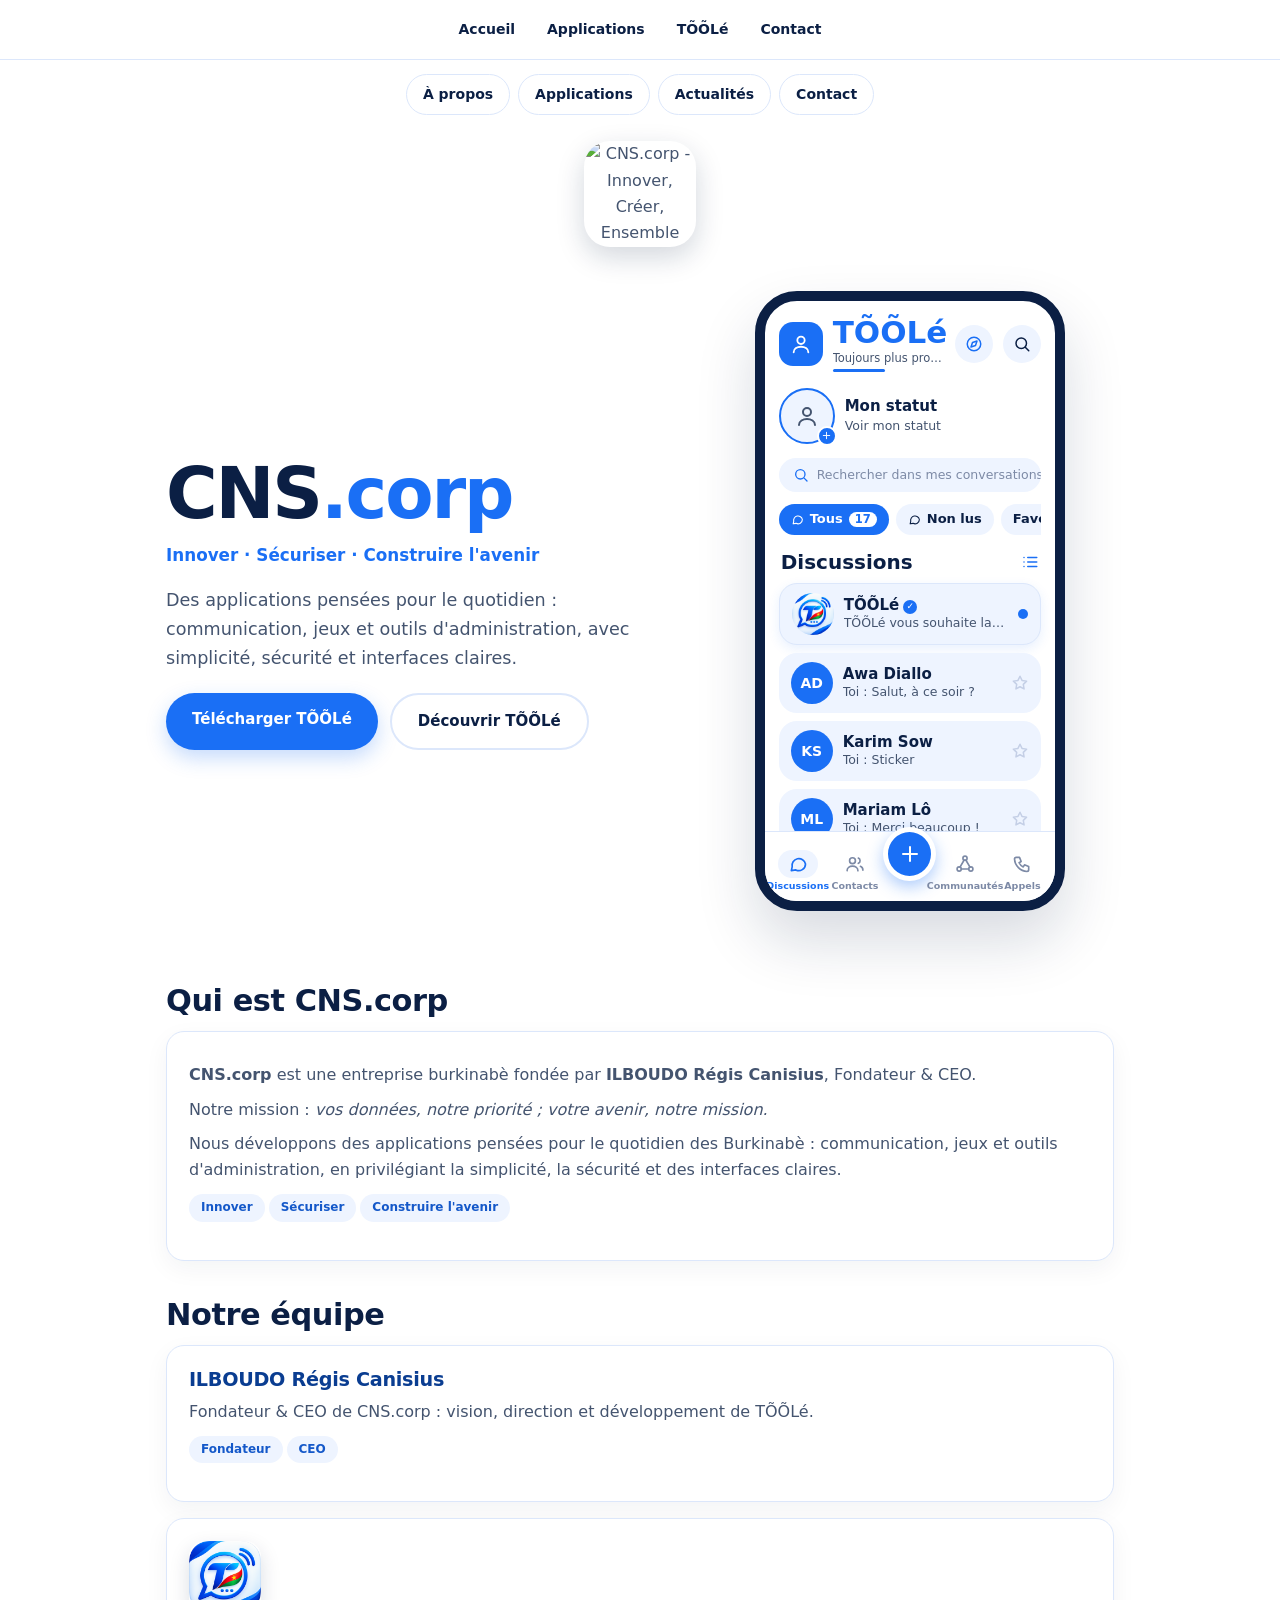
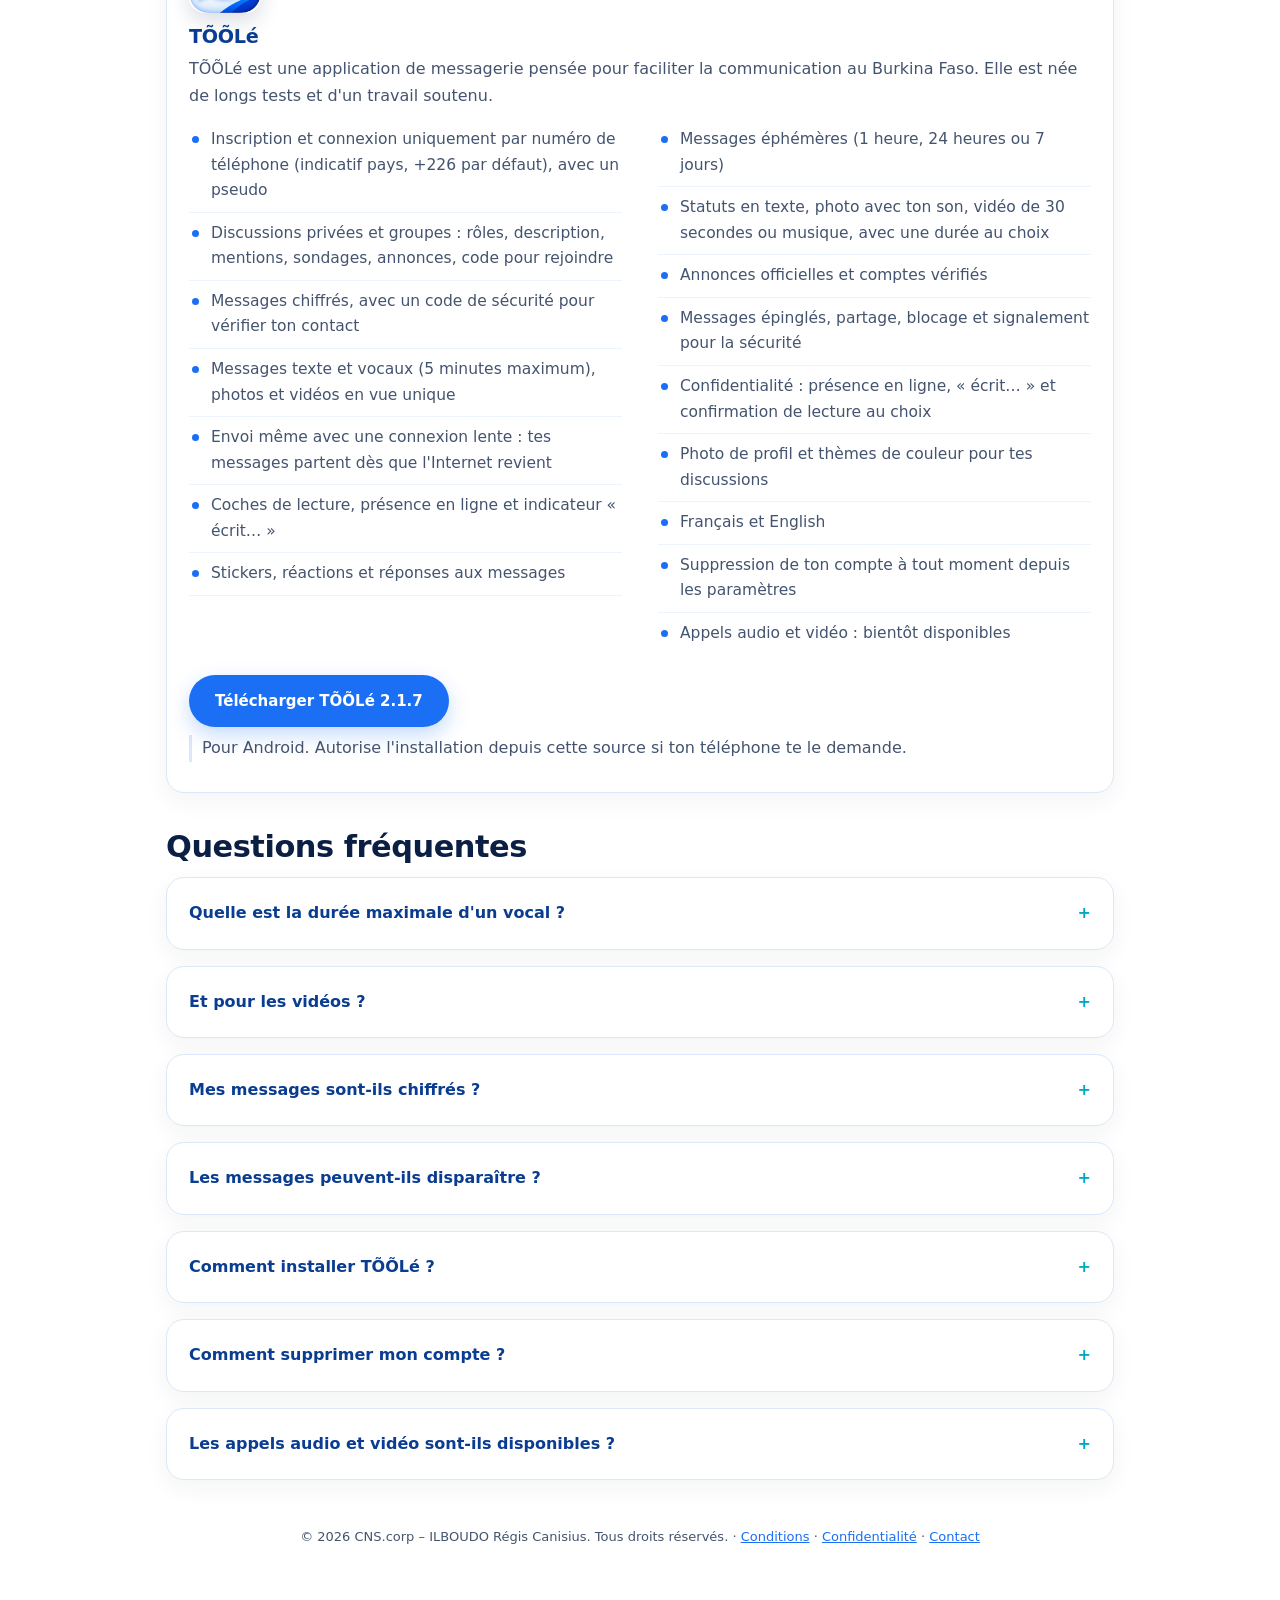
==== commit 5041f3aa: "Site : corrections (vocaux 5 min, TÕÕLé disponible)" ====
--- a/index.html
+++ b/index.html
@@ -47,6 +47,14 @@
 <p><span class="tag">Innover</span><span class="tag">Sécuriser</span><span class="tag">Construire l'avenir</span></p>
 </div>
 
+<h2>Notre équipe</h2>
+<div class="card">
+<h3>ILBOUDO Régis Canisius</h3>
+<p>Fondateur &amp; CEO de CNS.corp : vision, direction et développement de TÕÕLé.</p>
+<p><span class="tag">Fondateur</span><span class="tag">CEO</span></p>
+</div>
+<!-- Pour ajouter un membre : copier le bloc <div class="card"> ci-dessus et changer le nom, le rôle et les étiquettes -->
+
 <div id="apps"></div>
 <div class="card" id="tooole">
 <img class="ico" src="img/tooole.png?v=215" alt="TÕÕLé" width="72" height="72"><h3>TÕÕLé</h3>
@@ -55,7 +63,7 @@
 <li>Inscription et connexion uniquement par numéro de téléphone (indicatif pays, +226 par défaut), avec un pseudo</li>
 <li>Discussions privées et groupes : rôles, description, mentions, sondages, annonces, code pour rejoindre</li>
 <li>Messages chiffrés, avec un code de sécurité pour vérifier ton contact</li>
-<li>Messages texte et vocaux (60 secondes maximum), photos et vidéos en vue unique</li>
+<li>Messages texte et vocaux (5 minutes maximum), photos et vidéos en vue unique</li>
 <li>Envoi même avec une connexion lente : tes messages partent dès que l'Internet revient</li>
 <li>Coches de lecture, présence en ligne et indicateur « écrit… »</li>
 <li>Stickers, réactions et réponses aux messages</li>
@@ -72,8 +80,20 @@
 <a class="btn" href="https://jbjeqxubpqqypysfsubd.supabase.co/storage/v1/object/public/apk/TOOLE-2.1.7.apk" download>Télécharger TÕÕLé 2.1.7</a><p class="note">Pour Android. Autorise l'installation depuis cette source si ton téléphone te le demande.</p>
 </div>
 
+<div id="cns-news-home"></div>
+
+<h2>Questions fréquentes</h2>
+<details class="card"><summary>Quelle est la durée maximale d'un vocal ?</summary><p>5 minutes.</p></details>
+<details class="card"><summary>Et pour les vidéos ?</summary><p>Les statuts vidéo durent 30 secondes maximum. Les photos et vidéos peuvent aussi être envoyées en vue unique.</p></details>
+<details class="card"><summary>Mes messages sont-ils chiffrés ?</summary><p>Oui : les discussions privées et de groupe sont chiffrées de bout en bout. Les clés restent sur ton téléphone, et un code de sécurité te permet de vérifier ton contact.</p></details>
+<details class="card"><summary>Les messages peuvent-ils disparaître ?</summary><p>Oui, avec les messages éphémères : 1 heure, 24 heures ou 7 jours.</p></details>
+<details class="card"><summary>Comment installer TÕÕLé ?</summary><p>Télécharge l'application depuis cette page, puis autorise l'installation depuis cette source si ton téléphone te le demande.</p></details>
+<details class="card"><summary>Comment supprimer mon compte ?</summary><p>À tout moment, depuis les paramètres de l'application.</p></details>
+<details class="card"><summary>Les appels audio et vidéo sont-ils disponibles ?</summary><p>Pas encore : ils arrivent bientôt, avec une mise à jour de TÕÕLé.</p></details>
+
 <div class="foot" id="contact-site">© 2026 CNS.corp – ILBOUDO Régis Canisius. Tous droits réservés. · <a href="conditions.html">Conditions</a> · <a href="politique.html">Confidentialité</a> · <a href="contact.html">Contact</a></div>
 
+<script src="cns-plus.js"></script>
 <!--TOOLE_MAJ_AUTO--><script>
 (function(){
 var U="https://jbjeqxubpqqypysfsubd.supabase.co",K="sb_publishable_bYKnve2bIrsZu1XG_g-syw_8CnA8qPR";
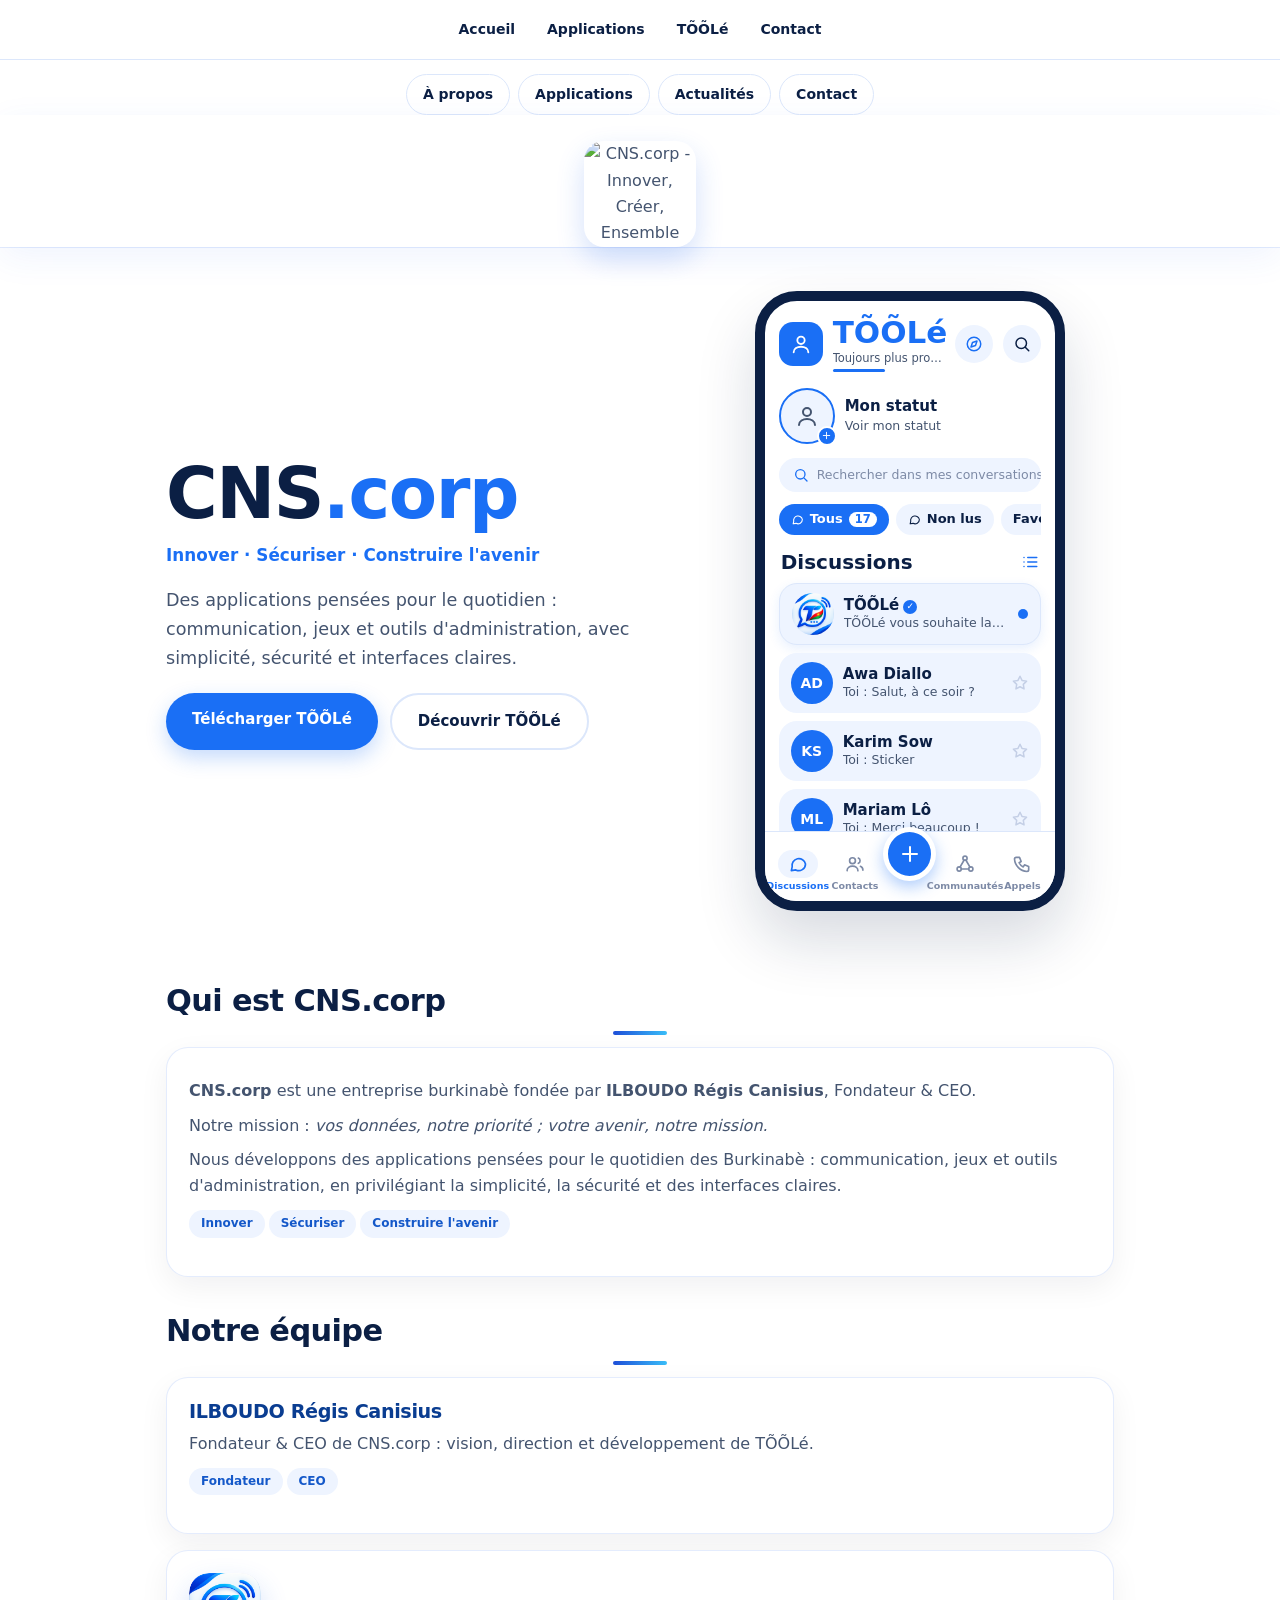
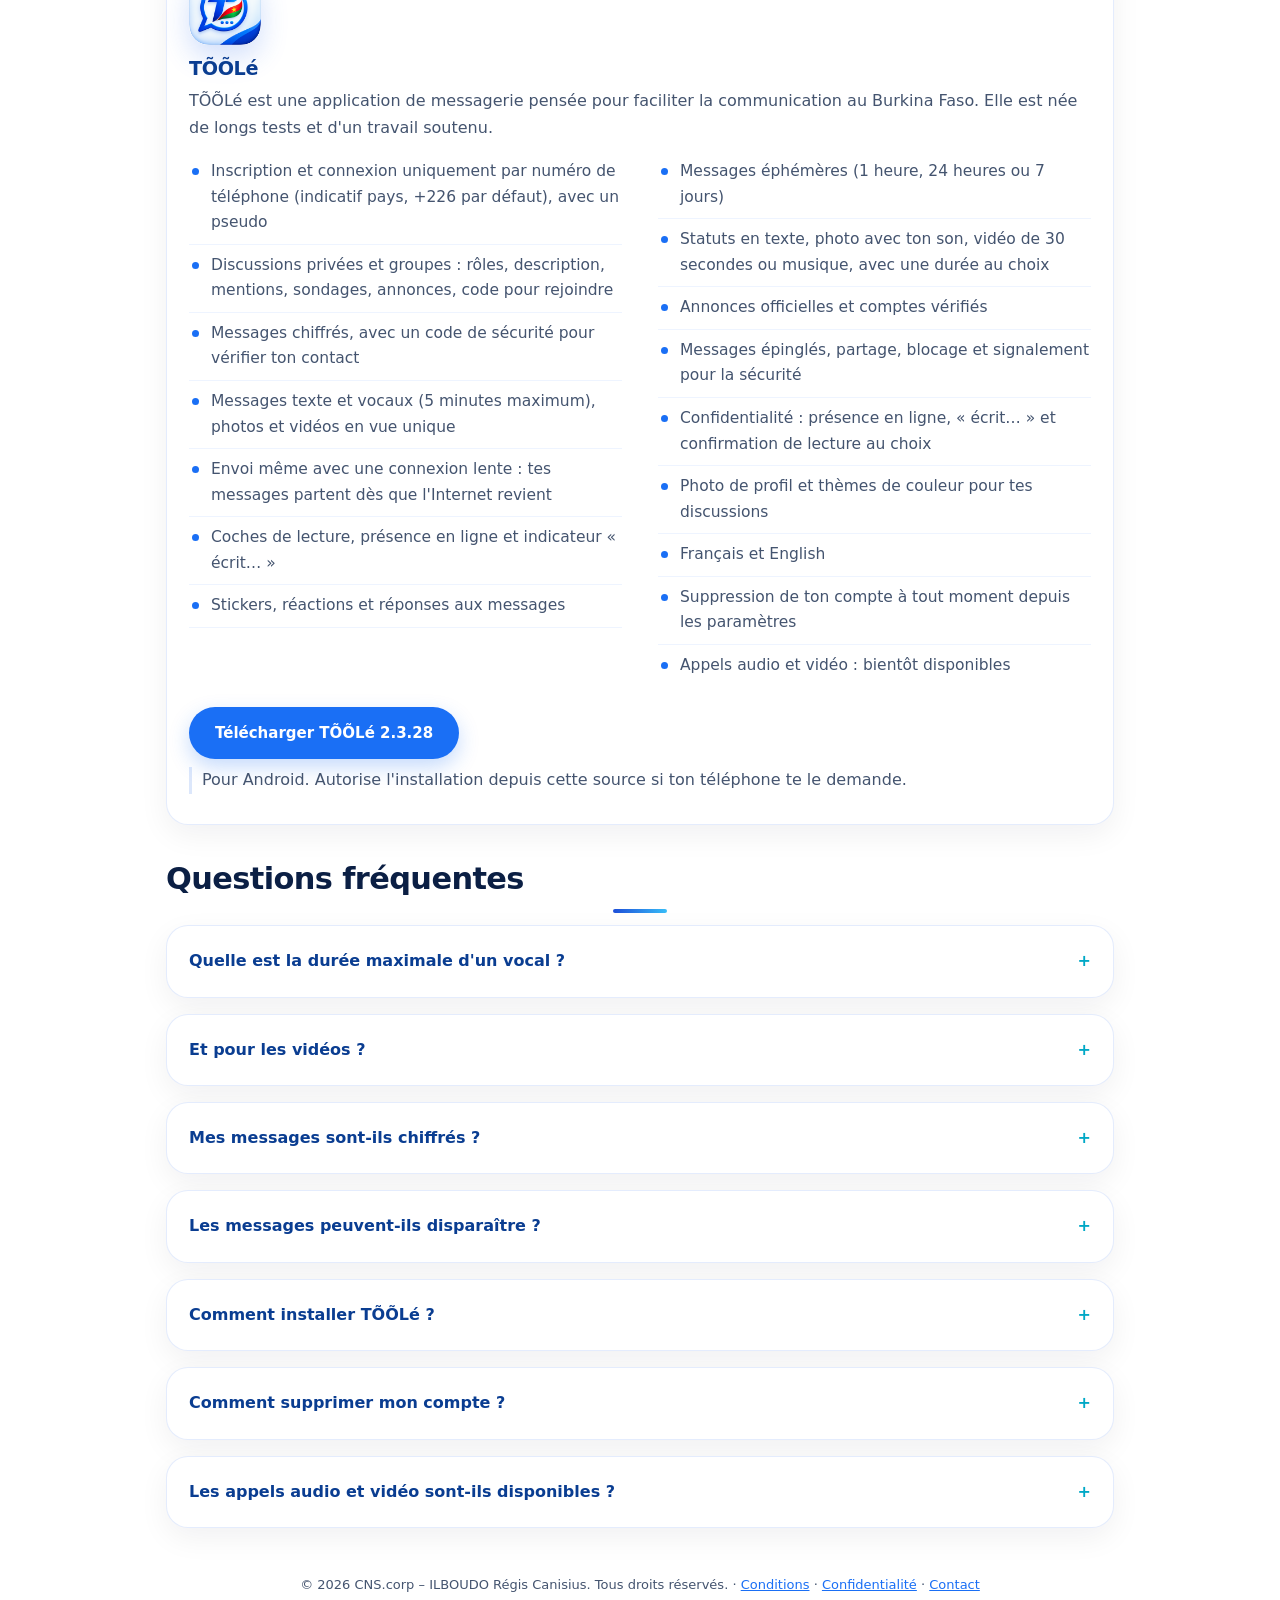
==== commit bf440da3: "Site: TÕÕLé 2.3.28" ====
--- a/index.html
+++ b/index.html
@@ -77,7 +77,7 @@
 <li>Suppression de ton compte à tout moment depuis les paramètres</li>
 <li>Appels audio et vidéo : bientôt disponibles</li>
 </ul>
-<a class="btn" href="https://jbjeqxubpqqypysfsubd.supabase.co/storage/v1/object/public/apk/TOOLE-2.1.7.apk" download>Télécharger TÕÕLé 2.1.7</a><p class="note">Pour Android. Autorise l'installation depuis cette source si ton téléphone te le demande.</p>
+<a class="btn" href="https://jbjeqxubpqqypysfsubd.supabase.co/storage/v1/object/public/apk/TOOLE-2.3.28.apk" download>Télécharger TÕÕLé 2.3.28</a><p class="note">Pour Android. Autorise l'installation depuis cette source si ton téléphone te le demande.</p>
 </div>
 
 <div id="cns-news-home"></div>
--- a/cns-site.css
+++ b/cns-site.css
@@ -105,3 +105,23 @@
 .tabs .fab .ic{font-size:24px;padding:0}
 @media (min-width:760px){#tooole ul{columns:2;column-gap:36px}#tooole li{break-inside:avoid}}
 @media (max-width:820px){.cns-hero2{grid-template-columns:1fr;gap:28px;text-align:center}.lead{margin-inline:auto}.acts{justify-content:center}}
+
+/* ===== CNS WAOUH ===== */
+html{scroll-behavior:smooth}
+body{background:#fff;-webkit-font-smoothing:antialiased;text-rendering:optimizeLegibility}
+::selection{background:#2563eb;color:#fff}
+header,nav{-webkit-backdrop-filter:blur(14px);backdrop-filter:blur(14px)}
+header{background:rgba(255,255,255,.86)!important;box-shadow:0 1px 0 rgba(37,99,235,.12),0 10px 34px rgba(37,99,235,.07)}
+h1,h2,h3{letter-spacing:-.02em}
+h2::after{content:"";display:block;width:54px;height:4px;margin:12px auto 0;border-radius:4px;background:linear-gradient(90deg,#1d4ed8,#38bdf8)}
+a.btn,.btn,.button,a[class*=btn],button{border-radius:999px;transition:transform .25s ease,box-shadow .25s ease,filter .25s ease}
+a.btn:hover,.btn:hover,.button:hover,a[class*=btn]:hover,button:hover{transform:translateY(-3px);box-shadow:0 14px 30px rgba(37,99,235,.35);filter:brightness(1.06)}
+[class*=card],article{border-radius:22px;border:1px solid rgba(37,99,235,.12);box-shadow:0 10px 30px rgba(15,23,42,.06);transition:transform .35s ease,box-shadow .35s ease,border-color .35s ease}
+[class*=card]:hover,article:hover{transform:translateY(-8px)!important;box-shadow:0 22px 50px rgba(37,99,235,.18);border-color:rgba(37,99,235,.35)}
+img[src*=logo],img[src*=tooole]{border-radius:20px;box-shadow:0 12px 28px rgba(37,99,235,.2)}
+.rv{opacity:0;transform:translateY(30px);transition:opacity .8s ease,transform .8s ease}
+.rv.in{opacity:1;transform:none}
+#cns-bar{position:fixed;top:0;left:0;height:4px;width:0;z-index:99999;background:linear-gradient(90deg,#1d4ed8,#38bdf8);box-shadow:0 0 12px rgba(56,189,248,.8);transition:width .1s}
+#cns-top{position:fixed;right:18px;bottom:18px;width:46px;height:46px;border:0;border-radius:50%;background:linear-gradient(135deg,#1d4ed8,#38bdf8);color:#fff;font-size:22px;cursor:pointer;z-index:9999;opacity:0;pointer-events:none;box-shadow:0 10px 26px rgba(37,99,235,.4);transition:opacity .3s}
+#cns-top.show{opacity:1;pointer-events:auto}
+@media (prefers-reduced-motion:reduce){.rv{opacity:1;transform:none;transition:none}}
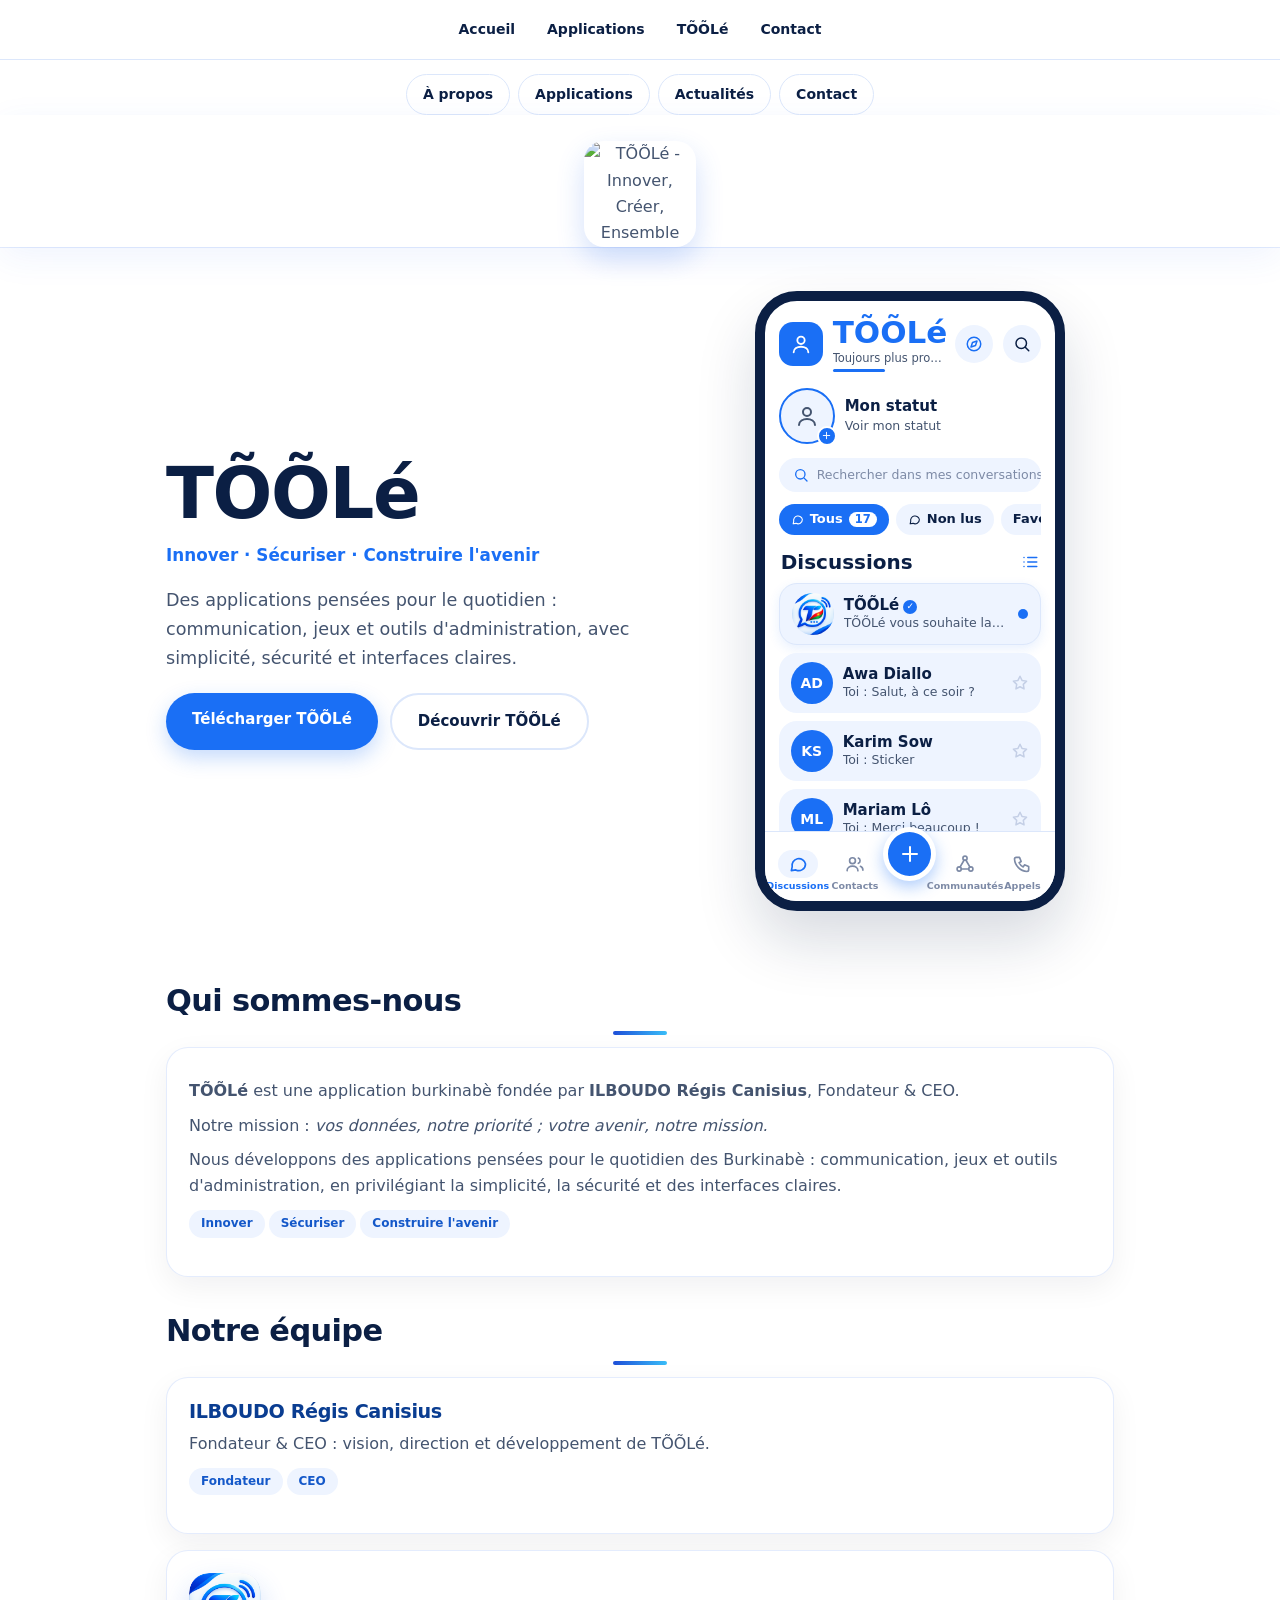
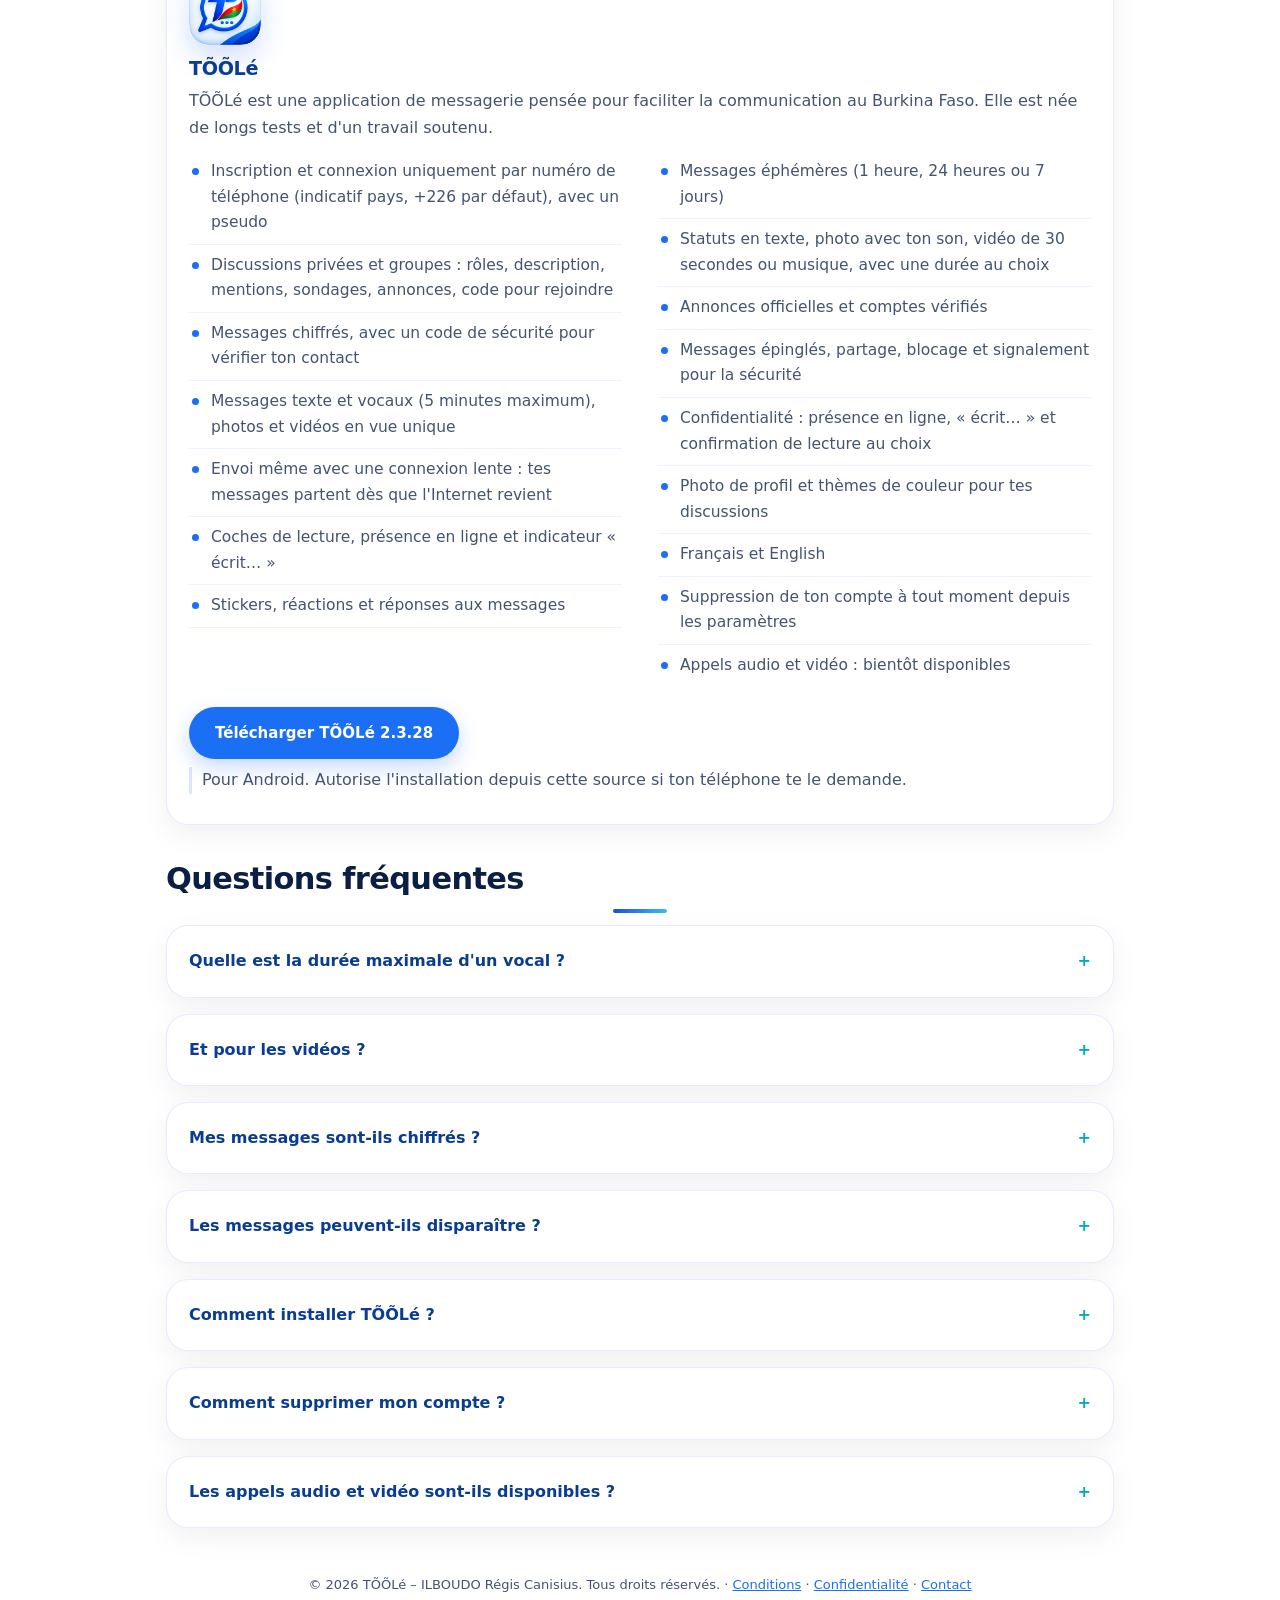
==== commit 10fc64f8: "Retrait final de CNS.corp" ====
--- a/index.html
+++ b/index.html
@@ -1,4 +1,4 @@
-<!doctype html><html lang="fr"><head><meta charset="utf-8"><meta name="viewport" content="width=device-width,initial-scale=1"><title>CNS.corp</title>
+<!doctype html><html lang="fr"><head><meta charset="utf-8"><meta name="viewport" content="width=device-width,initial-scale=1"><title>TÕÕLé</title>
 <style>
 body{margin:0;font-family:system-ui,sans-serif;background:#f5fbff;color:#0a2a66;line-height:1.55}
 .wrap{max-width:720px;margin:0 auto;padding:24px 18px 40px}
@@ -17,10 +17,10 @@
 <svg width="0" height="0" style="position:absolute" aria-hidden="true" focusable="false"><symbol id="i-user" viewBox="0 0 24 24"><circle cx="12" cy="8" r="4"/><path d="M4 21c0-4 4-6 8-6s8 2 8 6"/></symbol><symbol id="i-compass" viewBox="0 0 24 24"><circle cx="12" cy="12" r="9"/><path d="M16 8l-2 6-6 2 2-6z"/></symbol><symbol id="i-search" viewBox="0 0 24 24"><circle cx="11" cy="11" r="7"/><path d="M21 21l-4.3-4.3"/></symbol><symbol id="i-chat" viewBox="0 0 24 24"><path d="M21 12a8 8 0 0 1-11.6 7.1L4 20l1-4.6A8 8 0 1 1 21 12z"/></symbol><symbol id="i-list" viewBox="0 0 24 24"><path d="M9 6h12M9 12h12M9 18h12M4 6h.01M4 12h.01M4 18h.01"/></symbol><symbol id="i-star" viewBox="0 0 24 24"><path d="M12 3l2.7 5.6 6.1.9-4.4 4.3 1 6.1L12 17l-5.4 2.9 1-6.1-4.4-4.3 6.1-.9z"/></symbol><symbol id="i-users" viewBox="0 0 24 24"><circle cx="9" cy="8" r="3.5"/><path d="M2.5 20c0-3.5 3-5.5 6.5-5.5s6.5 2 6.5 5.5M16 4.8a3.5 3.5 0 0 1 0 6.4M18.5 14.8c1.8.7 3 2.2 3 4.7"/></symbol><symbol id="i-net" viewBox="0 0 24 24"><circle cx="12" cy="5" r="2.5"/><circle cx="5" cy="18" r="2.5"/><circle cx="19" cy="18" r="2.5"/><path d="M11 7.2L6 15.8M13 7.2l5 8.6M7.5 18h9"/></symbol><symbol id="i-phone" viewBox="0 0 24 24"><path d="M5 4h4l2 5-2.5 1.5a11 11 0 0 0 5 5L15 13l5 2v4a2 2 0 0 1-2 2A16 16 0 0 1 3 6a2 2 0 0 1 2-2z"/></symbol><symbol id="i-plus" viewBox="0 0 24 24"><path d="M12 5v14M5 12h14"/></symbol></svg>
 <nav class="cns-nav"><a href="#accueil">Accueil</a><a href="#apps">Applications</a><a href="#tooole">TÕÕLé</a><a href="#contact-site">Contact</a></nav><div class="cns-more"><a href="a-propos.html">À propos</a><a href="applications.html">Applications</a><a href="actualites.html">Actualités</a><a href="contact.html">Contact</a></div>
 
-<header class="cns-head"><img class="cns-logo" src="img/logo.png" alt="CNS.corp - Innover, Créer, Ensemble"></header>
+<header class="cns-head"><img class="cns-logo" src="img/logo.png" alt="TÕÕLé - Innover, Créer, Ensemble"></header>
 <div class="wrap" id="accueil">
 <div class="cns-hero2"><div>
-<h1>CNS<span>.corp</span></h1>
+<h1>TÕÕLé</h1>
 <div class="slogan">Innover · Sécuriser · Construire l'avenir</div>
 <p class="lead">Des applications pensées pour le quotidien : communication, jeux et outils d'administration, avec simplicité, sécurité et interfaces claires.</p>
 <div class="acts"><a class="btn" href="#tooole">Télécharger TÕÕLé</a><a class="btn ghost" href="#tooole">Découvrir TÕÕLé</a></div>
@@ -39,9 +39,9 @@
 </div>
 </div>
 
-<h2>Qui est CNS.corp</h2>
+<h2>Qui sommes-nous</h2>
 <div class="card">
-<p><b>CNS.corp</b> est une entreprise burkinabè fondée par <b>ILBOUDO Régis Canisius</b>, Fondateur &amp; CEO.</p>
+<p><b>TÕÕLé</b> est une application burkinabè fondée par <b>ILBOUDO Régis Canisius</b>, Fondateur &amp; CEO.</p>
 <p>Notre mission : <i>vos données, notre priorité ; votre avenir, notre mission.</i></p>
 <p>Nous développons des applications pensées pour le quotidien des Burkinabè : communication, jeux et outils d'administration, en privilégiant la simplicité, la sécurité et des interfaces claires.</p>
 <p><span class="tag">Innover</span><span class="tag">Sécuriser</span><span class="tag">Construire l'avenir</span></p>
@@ -50,7 +50,7 @@
 <h2>Notre équipe</h2>
 <div class="card">
 <h3>ILBOUDO Régis Canisius</h3>
-<p>Fondateur &amp; CEO de CNS.corp : vision, direction et développement de TÕÕLé.</p>
+<p>Fondateur &amp; CEO : vision, direction et développement de TÕÕLé.</p>
 <p><span class="tag">Fondateur</span><span class="tag">CEO</span></p>
 </div>
 <!-- Pour ajouter un membre : copier le bloc <div class="card"> ci-dessus et changer le nom, le rôle et les étiquettes -->
@@ -91,7 +91,7 @@
 <details class="card"><summary>Comment supprimer mon compte ?</summary><p>À tout moment, depuis les paramètres de l'application.</p></details>
 <details class="card"><summary>Les appels audio et vidéo sont-ils disponibles ?</summary><p>Pas encore : ils arrivent bientôt, avec une mise à jour de TÕÕLé.</p></details>
 
-<div class="foot" id="contact-site">© 2026 CNS.corp – ILBOUDO Régis Canisius. Tous droits réservés. · <a href="conditions.html">Conditions</a> · <a href="politique.html">Confidentialité</a> · <a href="contact.html">Contact</a></div>
+<div class="foot" id="contact-site">© 2026 TÕÕLé – ILBOUDO Régis Canisius. Tous droits réservés. · <a href="conditions.html">Conditions</a> · <a href="politique.html">Confidentialité</a> · <a href="contact.html">Contact</a></div>
 
 <script src="cns-plus.js"></script>
 <!--TOOLE_MAJ_AUTO--><script>
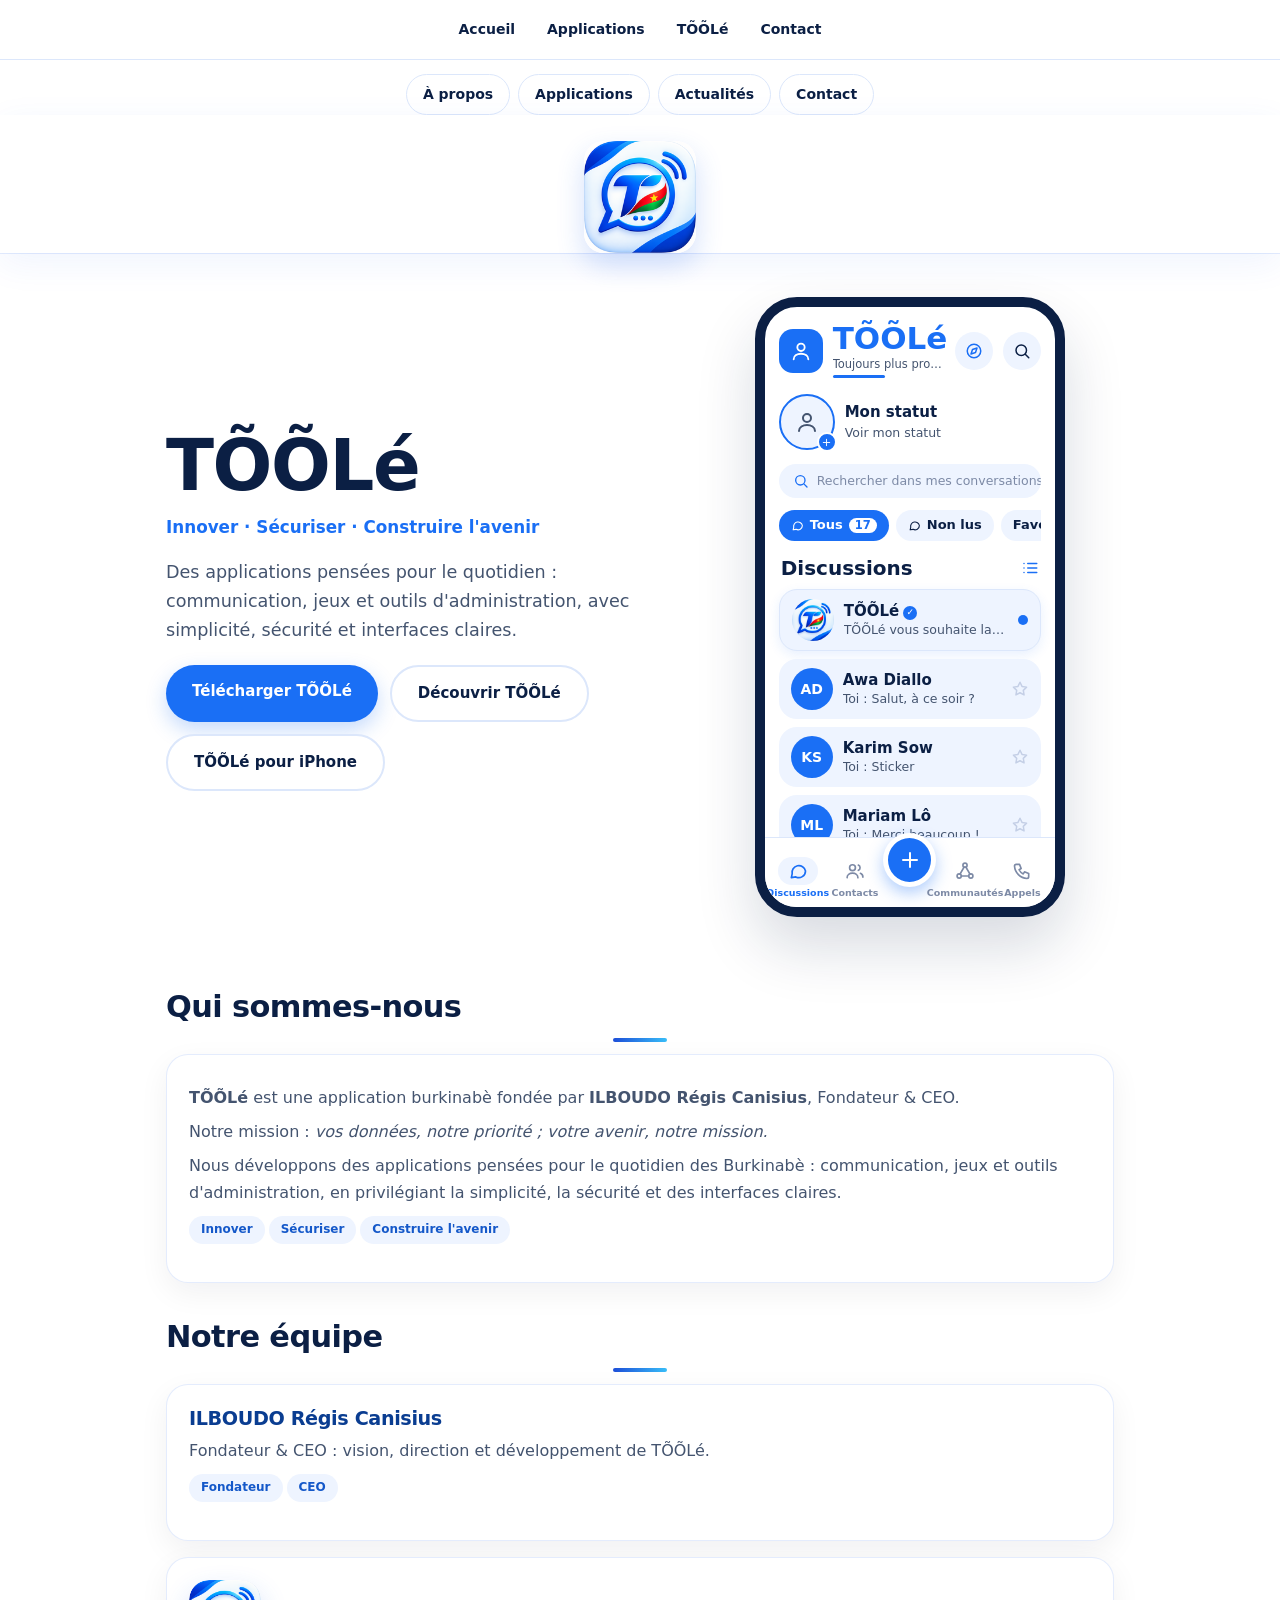
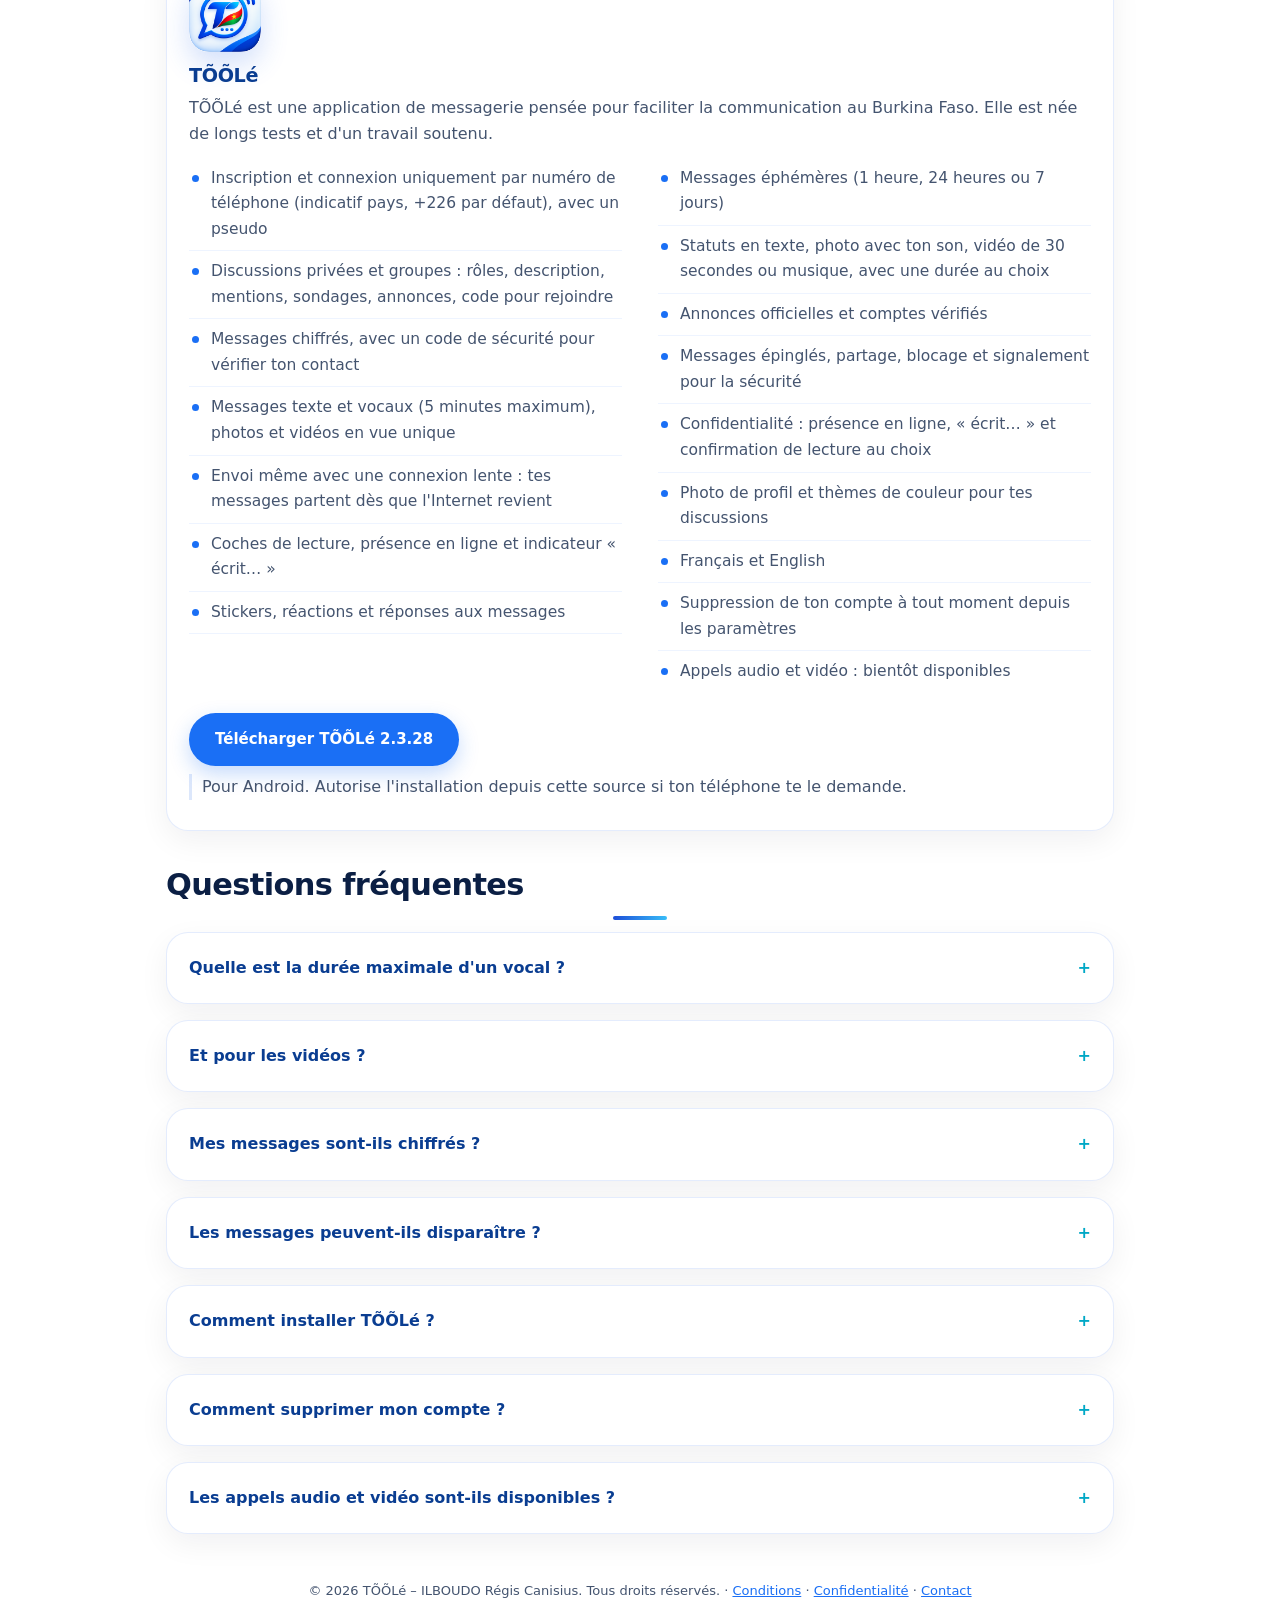
==== commit 7c72cd6e: "Bouton iPhone" ====
--- a/index.html
+++ b/index.html
@@ -23,7 +23,7 @@
 <h1>TÕÕLé</h1>
 <div class="slogan">Innover · Sécuriser · Construire l'avenir</div>
 <p class="lead">Des applications pensées pour le quotidien : communication, jeux et outils d'administration, avec simplicité, sécurité et interfaces claires.</p>
-<div class="acts"><a class="btn" href="#tooole">Télécharger TÕÕLé</a><a class="btn ghost" href="#tooole">Découvrir TÕÕLé</a></div>
+<div class="acts"><a class="btn" href="#tooole">Télécharger TÕÕLé</a><a class="btn ghost" href="#tooole">Découvrir TÕÕLé</a><a class="btn ghost" href="iphone.html">TÕÕLé pour iPhone</a></div>
 </div>
 <div class="phone" aria-hidden="true">
 <div class="ph-h"><div class="ph-av"><svg class="ic"><use href="#i-user"/></svg></div><div class="ph-tt"><b>TÕÕLé</b><small>Toujours plus proche de vous</small><em></em></div><div class="rb c"><svg class="ic"><use href="#i-compass"/></svg></div><div class="rb"><svg class="ic"><use href="#i-search"/></svg></div></div>
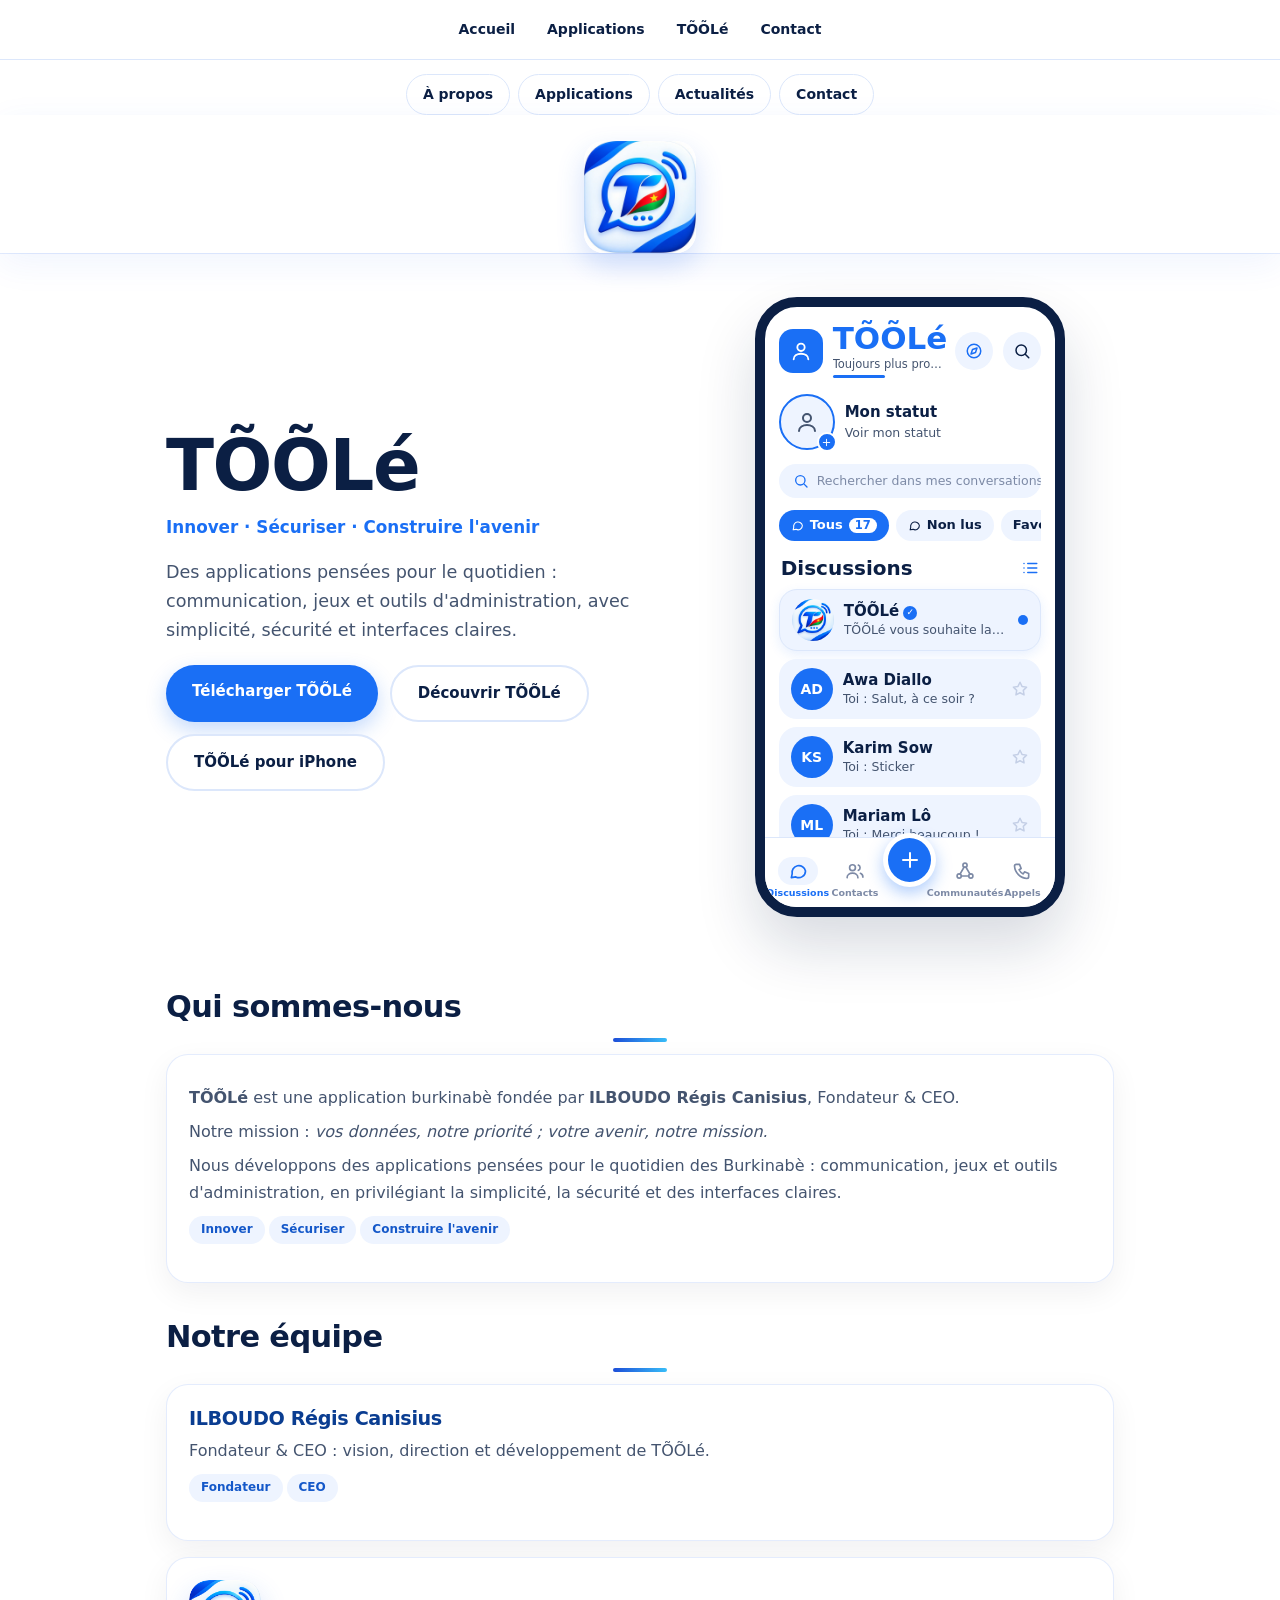
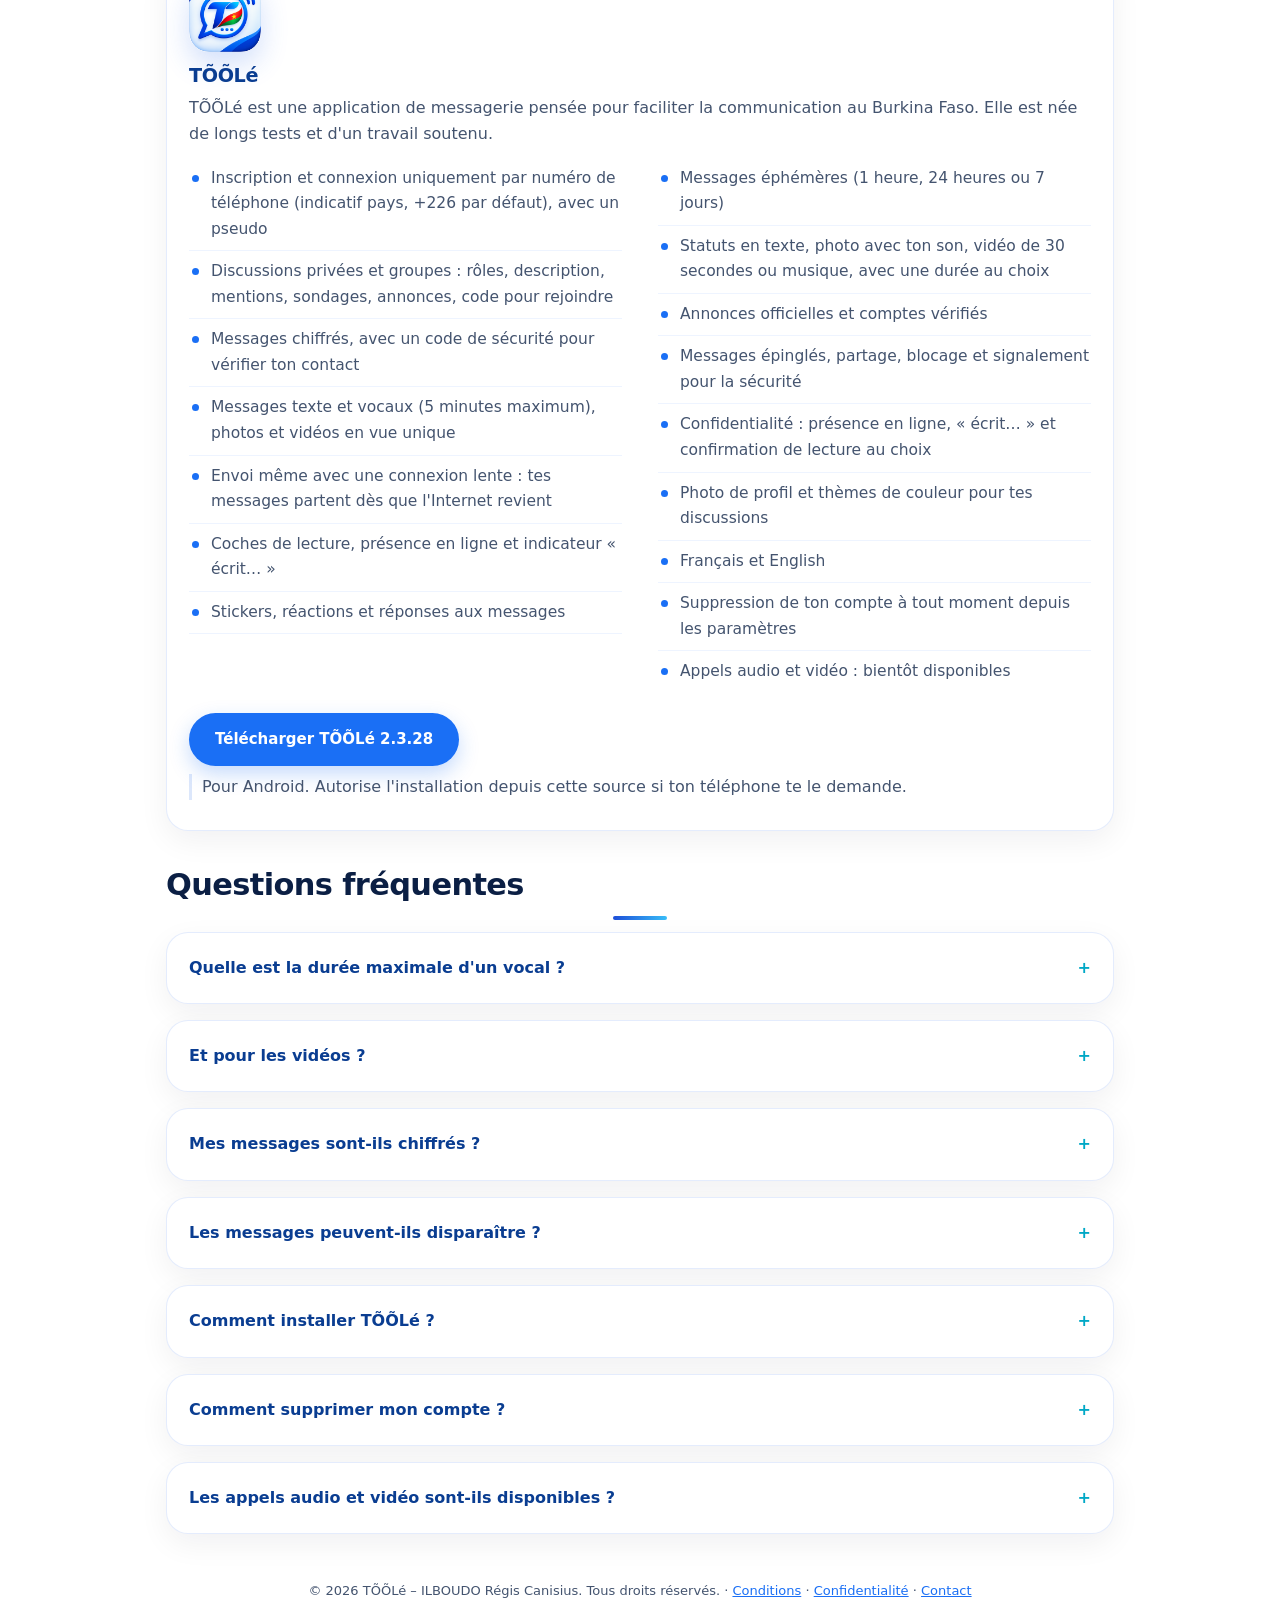
==== commit 0b8d9915: "Logo TOOLE" ====
--- a/index.html
+++ b/index.html
@@ -17,7 +17,7 @@
 <svg width="0" height="0" style="position:absolute" aria-hidden="true" focusable="false"><symbol id="i-user" viewBox="0 0 24 24"><circle cx="12" cy="8" r="4"/><path d="M4 21c0-4 4-6 8-6s8 2 8 6"/></symbol><symbol id="i-compass" viewBox="0 0 24 24"><circle cx="12" cy="12" r="9"/><path d="M16 8l-2 6-6 2 2-6z"/></symbol><symbol id="i-search" viewBox="0 0 24 24"><circle cx="11" cy="11" r="7"/><path d="M21 21l-4.3-4.3"/></symbol><symbol id="i-chat" viewBox="0 0 24 24"><path d="M21 12a8 8 0 0 1-11.6 7.1L4 20l1-4.6A8 8 0 1 1 21 12z"/></symbol><symbol id="i-list" viewBox="0 0 24 24"><path d="M9 6h12M9 12h12M9 18h12M4 6h.01M4 12h.01M4 18h.01"/></symbol><symbol id="i-star" viewBox="0 0 24 24"><path d="M12 3l2.7 5.6 6.1.9-4.4 4.3 1 6.1L12 17l-5.4 2.9 1-6.1-4.4-4.3 6.1-.9z"/></symbol><symbol id="i-users" viewBox="0 0 24 24"><circle cx="9" cy="8" r="3.5"/><path d="M2.5 20c0-3.5 3-5.5 6.5-5.5s6.5 2 6.5 5.5M16 4.8a3.5 3.5 0 0 1 0 6.4M18.5 14.8c1.8.7 3 2.2 3 4.7"/></symbol><symbol id="i-net" viewBox="0 0 24 24"><circle cx="12" cy="5" r="2.5"/><circle cx="5" cy="18" r="2.5"/><circle cx="19" cy="18" r="2.5"/><path d="M11 7.2L6 15.8M13 7.2l5 8.6M7.5 18h9"/></symbol><symbol id="i-phone" viewBox="0 0 24 24"><path d="M5 4h4l2 5-2.5 1.5a11 11 0 0 0 5 5L15 13l5 2v4a2 2 0 0 1-2 2A16 16 0 0 1 3 6a2 2 0 0 1 2-2z"/></symbol><symbol id="i-plus" viewBox="0 0 24 24"><path d="M12 5v14M5 12h14"/></symbol></svg>
 <nav class="cns-nav"><a href="#accueil">Accueil</a><a href="#apps">Applications</a><a href="#tooole">TÕÕLé</a><a href="#contact-site">Contact</a></nav><div class="cns-more"><a href="a-propos.html">À propos</a><a href="applications.html">Applications</a><a href="actualites.html">Actualités</a><a href="contact.html">Contact</a></div>
 
-<header class="cns-head"><img class="cns-logo" src="img/logo.png" alt="TÕÕLé - Innover, Créer, Ensemble"></header>
+<header class="cns-head"><img class="cns-logo" src="img/logo.jpg" alt="TÕÕLé - Innover, Créer, Ensemble"></header>
 <div class="wrap" id="accueil">
 <div class="cns-hero2"><div>
 <h1>TÕÕLé</h1>
